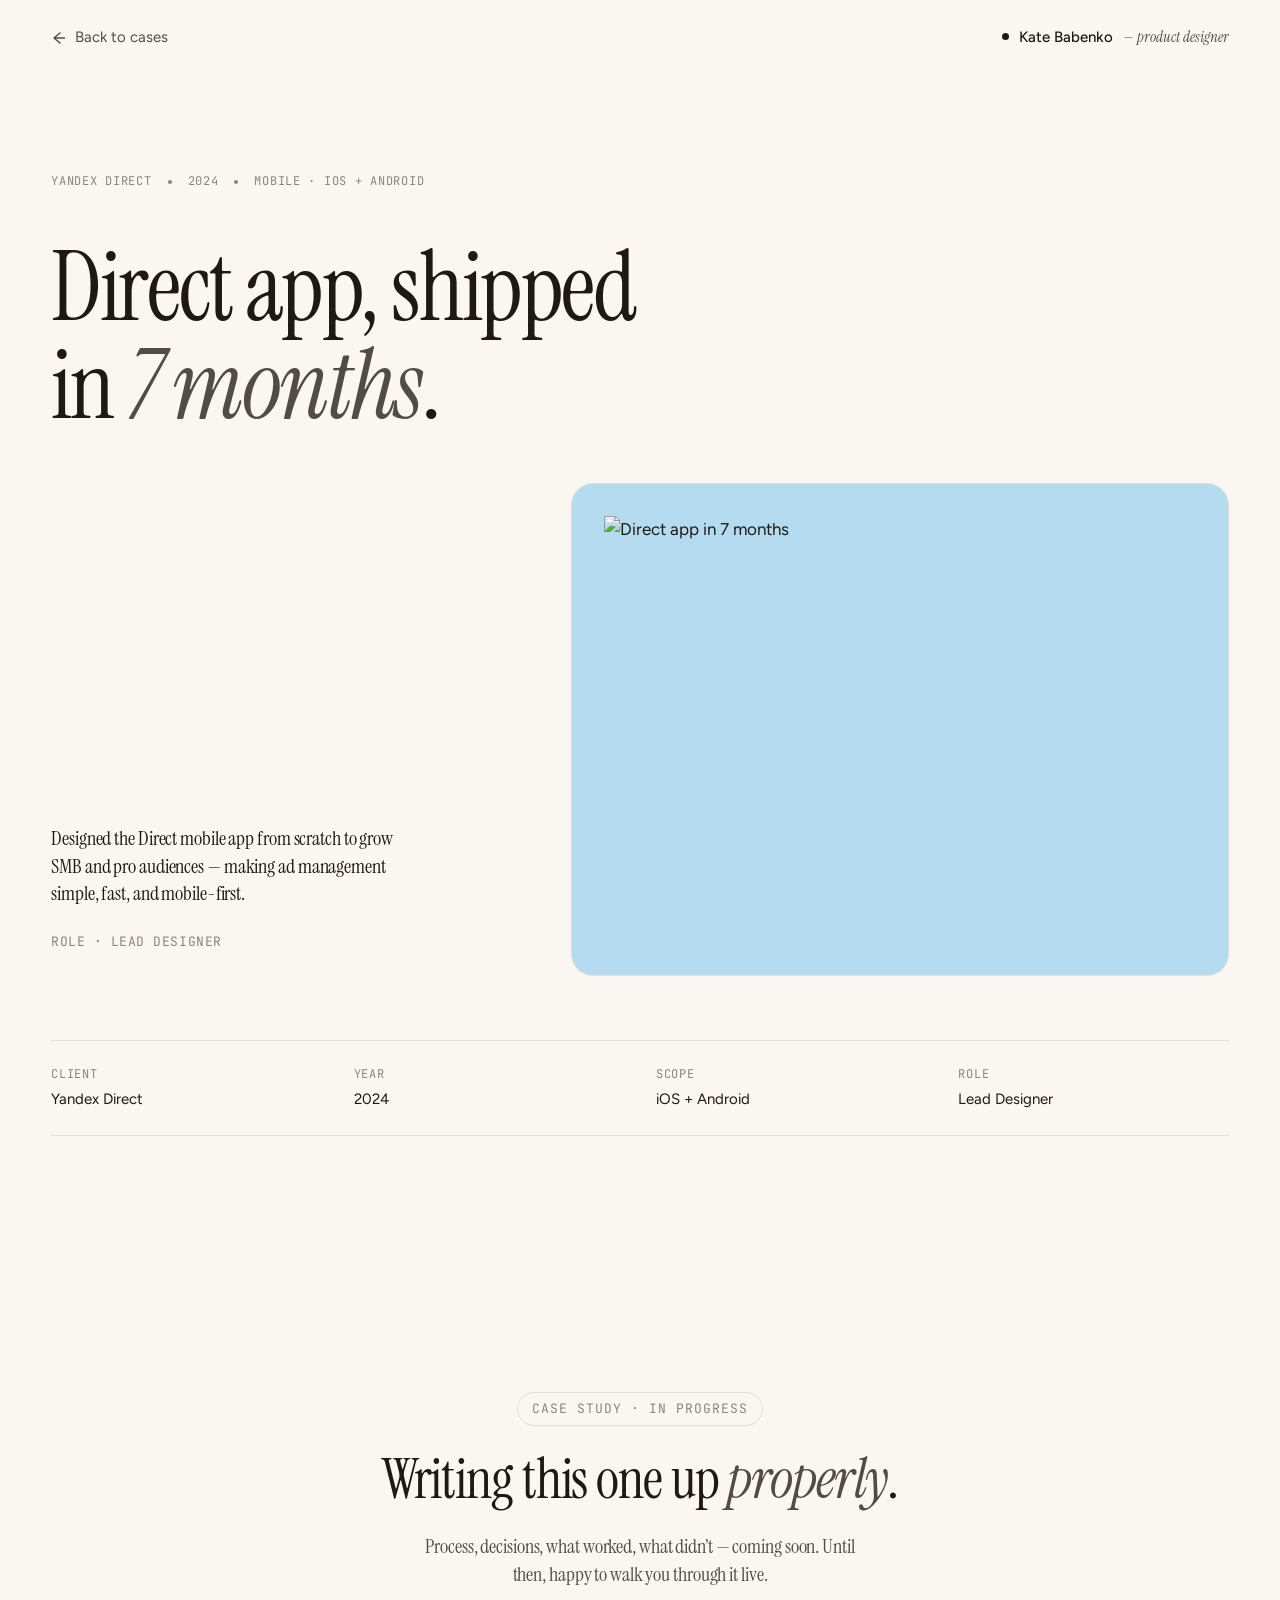
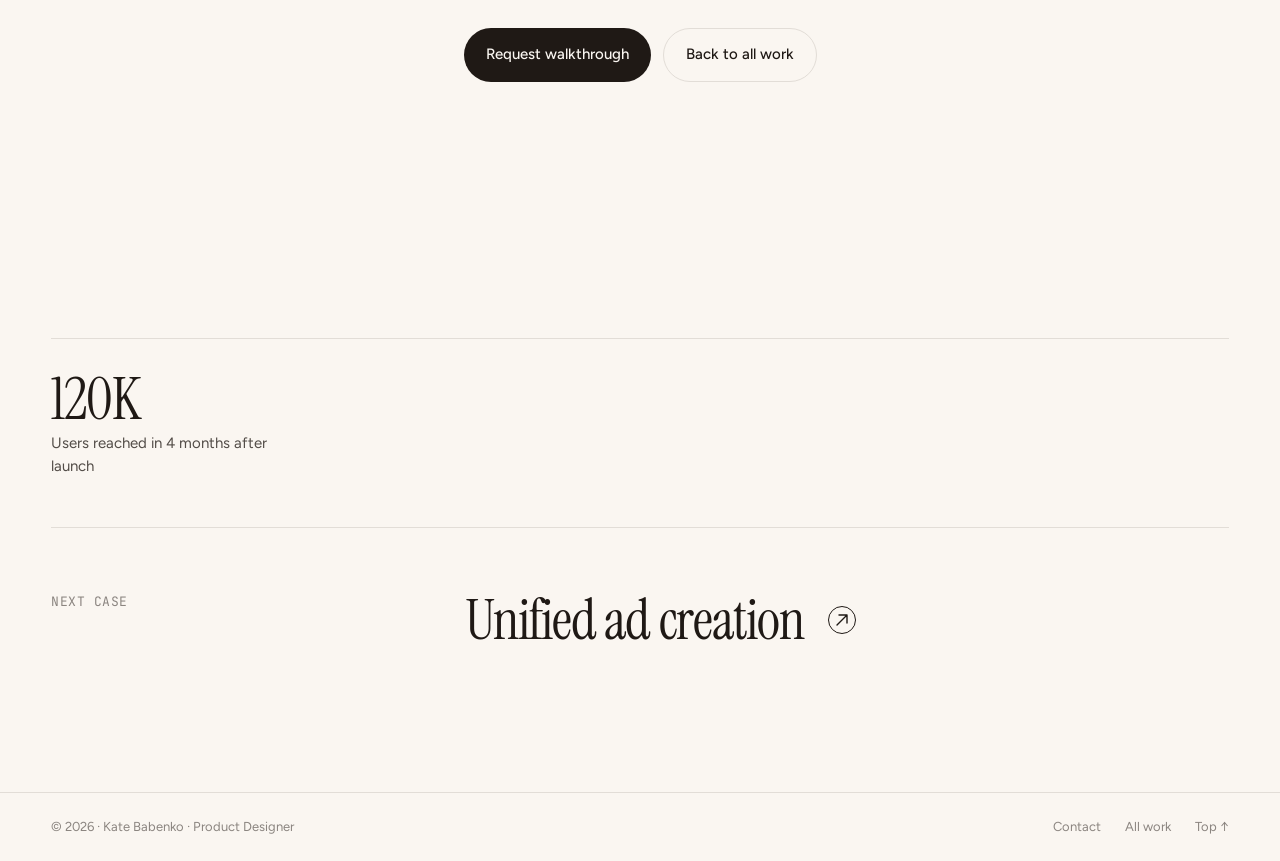
==== cases/yandex-direct-app.html @ 93fd1067 "main site" ====
<!doctype html>
<html lang="en">
<head>
<meta charset="utf-8" />
<meta name="viewport" content="width=device-width, initial-scale=1" />
<title>Direct app in 7 months — Kate Babenko</title>
<link rel="stylesheet" href="case.css" />
</head>
<body>

<header class="nav" id="nav">
  <div class="wrap">
    <a class="back-link" href="../Portfolio.html#work">
      <svg width="14" height="14" viewBox="0 0 14 14" fill="none" aria-hidden="true">
        <path d="M9 2 L3 7 L9 12 M3 7 H14" stroke="currentColor" stroke-width="1.5" stroke-linecap="round" stroke-linejoin="round"/>
      </svg>
      Back to cases
    </a>
    <a class="brand" href="../Portfolio.html">
      <span class="dot" aria-hidden="true"></span>
      <b>Kate Babenko</b>
      <span class="role">— product designer</span>
    </a>
  </div>
</header>

<main>

<section class="case-hero">
  <div class="wrap">
    <div class="meta-row t-mono">
      <span>Yandex Direct</span>
      <span class="pip" aria-hidden="true"></span>
      <span>2024</span>
      <span class="pip" aria-hidden="true"></span>
      <span>Mobile · iOS + Android</span>
    </div>

    <h1 class="t-display">
      Direct app, shipped<br/>in <em>7 months</em>.
    </h1>

    <div class="hero-grid">
      <div class="intro">
        <p class="t-lead measure">
          Designed the Direct mobile app from scratch to grow SMB and pro audiences — making ad management simple, fast, and mobile-first.
        </p>
        <p class="t-caption">Role · Lead Designer</p>
      </div>

      <div class="key-visual tinted sky" role="img" aria-label="Direct app in 7 months cover">
        <img class="contain" src="../assets/direct-app.png" alt="Direct app in 7 months" />
      </div>
    </div>

    <div class="case-facts">
      <div class="fact"><span class="k">Client</span><span class="v">Yandex Direct</span></div>
      <div class="fact"><span class="k">Year</span><span class="v">2024</span></div>
      <div class="fact"><span class="k">Scope</span><span class="v">iOS + Android</span></div>
      <div class="fact"><span class="k">Role</span><span class="v">Lead Designer</span></div>
    </div>
  </div>
</section>

<section class="section">
  <div class="wrap">
    <div class="stub">
      <div class="badge">Case study · in progress</div>
      <h2 class="t-h1">Writing this one up <em>properly</em>.</h2>
      <p class="t-lead measure" style="text-align:center;">
        Process, decisions, what worked, what didn’t — coming soon. Until then, happy to walk you through it live.
      </p>
      <div class="actions">
        <a class="btn" href="mailto:kate.babenko@mail.com">Request walkthrough</a>
        <a class="btn ghost" href="../Portfolio.html#work">Back to all work</a>
      </div>
    </div>
  </div>
</section>

<section class="section tight">
  <div class="wrap">
    <div class="results">
      <div class="result">
        <div class="num">120K</div>
        <div class="lbl">Users reached in 4 months after launch</div>
      </div>
    </div>
  </div>
</section>

<section class="section tight">
  <div class="wrap">
    <div class="next-nav">
      <div class="label t-caption">Next case</div>
      <a href="yandex-business.html" class="to">
        <span>Unified ad creation</span>
        <span class="arrow">
          <svg width="14" height="14" viewBox="0 0 14 14" fill="none" aria-hidden="true">
            <path d="M2 12 L12 2 M4 2 H12 V10" stroke="currentColor" stroke-width="1.4" stroke-linecap="round" stroke-linejoin="round"/>
          </svg>
        </span>
      </a>
    </div>
  </div>
</section>

</main>

<footer class="ft">
  <div class="wrap">
    <div>© 2026 · Kate Babenko · Product Designer</div>
    <div style="display:flex; gap:24px;">
      <a href="../Portfolio.html#contact">Contact</a>
      <a href="../Portfolio.html#work">All work</a>
      <a href="#nav">Top ↑</a>
    </div>
  </div>
</footer>

<script>
  const nav = document.getElementById('nav');
  const onScroll = () => nav.classList.toggle('scrolled', window.scrollY > 6);
  document.addEventListener('scroll', onScroll, { passive: true });
</script>

</body>
</html>
---- cases/case.css ----
/* =========================================================================
   CASE PAGE — DESIGN SYSTEM
   8pt spacing · Editorial type scale · Reusable components
   Designed to read as a continuous extension of Portfolio.html
   ========================================================================= */

@import url("https://fonts.googleapis.com/css2?family=Instrument+Serif:ital@0;1&family=Figtree:wght@300;400;500;600&family=JetBrains+Mono:wght@400;500&display=swap");

/* ---------- TOKENS ---------- */
:root {
  /* spacing — 8pt scale */
  --s-1: 8px;
  --s-2: 16px;
  --s-3: 24px;
  --s-4: 32px;
  --s-5: 48px;
  --s-6: 64px;
  --s-7: 96px;
  --s-8: 128px;
  --s-9: 160px;
  --s-10: 192px;

  /* type scale */
  --t-display: clamp(3rem, 7.5vw, 6.5rem);   /* hero */
  --t-h1:      clamp(2.25rem, 4.4vw, 3.5rem); /* section title */
  --t-h2:      clamp(1.5rem, 2.4vw, 2rem);    /* subhead */
  --t-lead:    clamp(1.1875rem, 1.6vw, 1.5rem); /* lead paragraph */
  --t-body:    1.0625rem;                      /* 17 */
  --t-small:   0.9375rem;                      /* 15 */
  --t-caption: 0.8125rem;                      /* 13 */
  --t-mono:    0.75rem;                        /* 12 */

  /* typography families — match portfolio */
  --font-display: "Instrument Serif", Georgia, serif;
  --font-sans:    "Figtree", ui-sans-serif, system-ui, sans-serif;
  --font-mono:    "JetBrains Mono", ui-monospace, monospace;

  /* colors — match portfolio */
  --bg:      oklch(0.975 0.008 75);
  --bg-elev: oklch(0.985 0.006 75);
  --ink:     oklch(0.22 0.012 60);
  --ink-2:   oklch(0.42 0.012 60);
  --ink-3:   oklch(0.62 0.010 60);
  --rule:    oklch(0.90 0.010 75);

  /* case-tint accents (mirror portfolio palette) */
  --sage:  oklch(0.86 0.055 145);
  --sky:   oklch(0.87 0.050 230);
  --sand:  oklch(0.90 0.045 80);
  --blush: oklch(0.88 0.045 30);
  --lilac: oklch(0.88 0.050 305);

  /* layout */
  --max:        1320px;
  --gutter:     clamp(20px, 4vw, 56px);
  --col-gap:    var(--s-4);
  --content:    900px;       /* readable measure */
  --radius:     14px;
  --radius-lg:  22px;
}

/* ---------- RESET ---------- */
*, *::before, *::after { box-sizing: border-box; }
html, body { margin: 0; padding: 0; }
img { display: block; max-width: 100%; }
button { font: inherit; }
a { color: inherit; text-decoration: none; }
::selection { background: var(--sage); color: var(--ink); }

html {
  /* native, smooth cross-page transition where supported */
  view-transition-name: root;
}

body {
  font-family: var(--font-sans);
  background: var(--bg);
  color: var(--ink);
  font-size: var(--t-body);
  line-height: 1.55;
  -webkit-font-smoothing: antialiased;
  text-rendering: optimizeLegibility;
}

/* ---------- LAYOUT PRIMITIVES ---------- */
.wrap {
  max-width: var(--max);
  margin: 0 auto;
  padding: 0 var(--gutter);
}
.measure { max-width: var(--content); }

/* 12-col grid container for editorial layouts */
.grid {
  display: grid;
  grid-template-columns: repeat(12, 1fr);
  column-gap: var(--col-gap);
  row-gap: var(--s-4);
}
.col-span-3  { grid-column: span 3; }
.col-span-4  { grid-column: span 4; }
.col-span-5  { grid-column: span 5; }
.col-span-6  { grid-column: span 6; }
.col-span-7  { grid-column: span 7; }
.col-span-8  { grid-column: span 8; }
.col-span-9  { grid-column: span 9; }
.col-span-12 { grid-column: span 12; }
.col-start-2 { grid-column-start: 2; }
.col-start-3 { grid-column-start: 3; }
.col-start-4 { grid-column-start: 4; }
.col-start-5 { grid-column-start: 5; }
.col-start-6 { grid-column-start: 6; }

/* ---------- TYPE COMPONENTS ---------- */
.t-display, .case-hero h1 {
  font-family: var(--font-display);
  font-weight: 400;
  font-size: var(--t-display);
  line-height: 1.02;
  letter-spacing: -0.025em;
  margin: 0;
}
.t-display em { font-style: italic; color: var(--ink-2); font-weight: 300; }
.t-display .em { font-style: italic; color: var(--ink-2); font-weight: 300; }

.t-h1, h1.t-h1 {
  font-family: var(--font-display);
  font-weight: 400;
  font-size: var(--t-h1);
  line-height: 1.05;
  letter-spacing: -0.02em;
  margin: 0;
}
.t-h1 em { font-style: italic; color: var(--ink-2); font-weight: 300; }

.t-h2, h2.t-h2, h3.t-h2 {
  font-family: var(--font-display);
  font-weight: 400;
  font-size: var(--t-h2);
  line-height: 1.15;
  letter-spacing: -0.015em;
  margin: 0;
}
.t-h2 em { font-style: italic; color: var(--ink-2); }

.t-lead {
  font-family: var(--font-display);
  font-size: var(--t-lead);
  line-height: 1.35;
  letter-spacing: -0.005em;
  color: var(--ink);
  margin: 0;
}
.t-lead em { font-style: italic; color: var(--ink-2); }

.t-body, p.t-body {
  font-size: var(--t-body);
  line-height: 1.6;
  color: var(--ink-2);
  margin: 0;
  text-wrap: pretty;
}
.t-body b { color: var(--ink); font-weight: 500; }

.t-small {
  font-size: var(--t-small);
  line-height: 1.55;
  color: var(--ink-2);
  margin: 0;
}

.t-caption {
  font-family: var(--font-mono);
  font-size: var(--t-caption);
  letter-spacing: 0.04em;
  text-transform: uppercase;
  color: var(--ink-3);
  margin: 0;
}

.t-mono {
  font-family: var(--font-mono);
  font-size: var(--t-mono);
  letter-spacing: 0.06em;
  text-transform: uppercase;
  color: var(--ink-3);
}

/* ---------- HEADER ---------- */
header.nav {
  position: sticky;
  top: 0;
  z-index: 40;
  background: color-mix(in oklch, var(--bg) 85%, transparent);
  backdrop-filter: saturate(135%) blur(10px);
  -webkit-backdrop-filter: saturate(135%) blur(10px);
  border-bottom: 1px solid transparent;
  transition: border-color .25s;
}
header.nav.scrolled { border-color: var(--rule); }
header.nav .wrap {
  display: flex;
  align-items: center;
  justify-content: space-between;
  padding: 18px var(--gutter);
  gap: var(--s-3);
}
.brand {
  display: inline-flex;
  align-items: baseline;
  gap: 10px;
  font-size: var(--t-small);
}
.brand .dot {
  width: 7px; height: 7px; border-radius: 50%;
  background: var(--ink); transform: translateY(-2px);
  display: inline-block;
}
.brand b { font-weight: 500; }
.brand .role {
  font-family: var(--font-display);
  font-style: italic;
  color: var(--ink-2);
  font-weight: 300;
}
.back-link {
  display: inline-flex;
  align-items: center;
  gap: 10px;
  color: var(--ink-2);
  font-size: var(--t-small);
  padding: 8px 0;
  transition: color .2s, gap .25s;
}
.back-link:hover { color: var(--ink); gap: 14px; }
.back-link svg { transition: transform .25s; }
.back-link:hover svg { transform: translateX(-3px); }

/* ---------- CASE HERO ---------- */
.case-hero {
  padding-top: var(--s-7);
  padding-bottom: var(--s-6);
}
.case-hero .meta-row {
  display: flex;
  align-items: center;
  gap: var(--s-2);
  color: var(--ink-3);
  margin-bottom: var(--s-5);
  flex-wrap: wrap;
}
.case-hero .pip {
  width: 4px; height: 4px; border-radius: 50%;
  background: var(--ink-3); display: inline-block;
}
.case-hero h1 {
  margin: 0 0 var(--s-5);
  max-width: 16ch;
}
.case-hero .hero-grid {
  display: grid;
  grid-template-columns: minmax(0, 1fr) minmax(0, 1.35fr);
  gap: var(--col-gap);
  align-items: end;
}
.case-hero .intro {
  display: flex; flex-direction: column;
  gap: var(--s-3);
  padding-bottom: var(--s-3);
}
.case-hero .intro p { max-width: 38ch; }
.case-hero .key-visual {
  position: relative;
  aspect-ratio: 4 / 3;
  border-radius: var(--radius-lg);
  background: var(--bg-elev);
  border: 1px solid var(--rule);
  overflow: hidden;
  view-transition-name: case-cover;
}
.case-hero .key-visual.tinted.lilac { background: var(--lilac); }
.case-hero .key-visual.tinted.sage  { background: var(--sage); }
.case-hero .key-visual.tinted.sky   { background: var(--sky); }
.case-hero .key-visual.tinted.sand  { background: var(--sand); }
.case-hero .key-visual.tinted.blush { background: var(--blush); }
.case-hero .key-visual img {
  position: absolute; inset: 0;
  width: 100%; height: 100%;
  object-fit: cover;
}
.case-hero .key-visual img.contain {
  object-fit: contain;
  padding: var(--s-4);
}

/* fact strip under hero */
.case-facts {
  display: grid;
  grid-template-columns: repeat(4, 1fr);
  gap: var(--s-2) var(--s-4);
  margin-top: var(--s-6);
  padding: var(--s-3) 0;
  border-top: 1px solid var(--rule);
  border-bottom: 1px solid var(--rule);
}
.case-facts .fact { display: flex; flex-direction: column; gap: 4px; }
.case-facts .fact .k { font-family: var(--font-mono); font-size: var(--t-mono); letter-spacing: 0.06em; text-transform: uppercase; color: var(--ink-3); }
.case-facts .fact .v { font-size: var(--t-small); color: var(--ink); }

/* ---------- SECTION CONTAINER ---------- */
section.section {
  padding: var(--s-7) 0;
}
section.section.tight { padding: var(--s-5) 0; }
section.section + section.section { padding-top: 0; }

.section-head {
  display: grid;
  grid-template-columns: minmax(0, 1fr) minmax(0, 2fr);
  gap: var(--col-gap);
  margin-bottom: var(--s-5);
  align-items: baseline;
}
.section-head .label { color: var(--ink-3); }
.section-head .title em { font-style: italic; color: var(--ink-2); }

/* simple two-column text block for context/problem */
.text-block {
  display: grid;
  grid-template-columns: minmax(0, 1fr) minmax(0, 2fr);
  gap: var(--col-gap);
  align-items: start;
}
.text-block .body { display: flex; flex-direction: column; gap: var(--s-3); }
.text-block ul { margin: 0; padding: 0 0 0 1.1em; color: var(--ink-2); }
.text-block ul li { margin: 0 0 6px; }

/* pull quote */
.pull {
  font-family: var(--font-display);
  font-size: clamp(1.75rem, 3.6vw, 2.75rem);
  line-height: 1.15;
  letter-spacing: -0.015em;
  color: var(--ink);
  max-width: 22ch;
  margin: 0;
}
.pull em { font-style: italic; color: var(--ink-2); }

/* ---------- IMAGE BLOCKS (reusable) ---------- */
.figure {
  display: flex;
  flex-direction: column;
  gap: var(--s-2);
}
.figure .frame {
  position: relative;
  border-radius: var(--radius);
  overflow: hidden;
  background: var(--bg-elev);
  border: 1px solid var(--rule);
  aspect-ratio: var(--ratio, 16 / 10);
}
.figure .frame.tinted.lilac { background: var(--lilac); border-color: transparent; }
.figure .frame.tinted.sage  { background: var(--sage);  border-color: transparent; }
.figure .frame.tinted.sky   { background: var(--sky);   border-color: transparent; }
.figure .frame.tinted.sand  { background: var(--sand);  border-color: transparent; }
.figure .frame.tinted.blush { background: var(--blush); border-color: transparent; }
.figure .frame > img,
.figure .frame > .ph {
  position: absolute; inset: 0;
}
.figure .frame > img {
  width: 100%; height: 100%;
  object-fit: cover;
}
.figure .frame > img.contain {
  object-fit: contain; padding: var(--s-3);
}
.figure .frame > .ph {
  display: grid; place-items: center;
  font-family: var(--font-mono);
  font-size: var(--t-caption);
  letter-spacing: 0.06em;
  color: color-mix(in srgb, var(--ink) 65%, transparent);
  text-transform: uppercase;
  background:
    repeating-linear-gradient(135deg, transparent 0 10px, color-mix(in srgb, var(--ink) 5%, transparent) 10px 11px);
}
.figure .caption {
  display: flex;
  justify-content: space-between;
  gap: var(--s-2);
  font-size: var(--t-caption);
  color: var(--ink-3);
}
.figure .caption .num {
  font-family: var(--font-mono);
  letter-spacing: 0.06em;
  text-transform: uppercase;
}
.figure .caption .desc { font-family: var(--font-sans); text-transform: none; letter-spacing: 0; }

/* aspect ratio helpers */
.ratio-21x9  { --ratio: 21 / 9; }
.ratio-16x9  { --ratio: 16 / 9; }
.ratio-16x10 { --ratio: 16 / 10; }
.ratio-4x3   { --ratio: 4 / 3; }
.ratio-1x1   { --ratio: 1 / 1; }
.ratio-3x4   { --ratio: 3 / 4; }
.ratio-9x16  { --ratio: 9 / 16; }

/* full-bleed visual */
.bleed {
  margin-left: calc(50% - 50vw);
  margin-right: calc(50% - 50vw);
  padding-left: var(--gutter);
  padding-right: var(--gutter);
}

/* ---------- PROCESS STEPS ---------- */
.steps { display: flex; flex-direction: column; gap: var(--s-7); }
.step {
  display: grid;
  grid-template-columns: minmax(0, 1fr) minmax(0, 2fr);
  gap: var(--col-gap);
  align-items: start;
}
.step .step-meta {
  position: sticky;
  top: 92px;
  display: flex; flex-direction: column;
  gap: var(--s-2);
}
.step .step-num {
  font-family: var(--font-mono);
  font-size: var(--t-mono);
  letter-spacing: 0.08em;
  text-transform: uppercase;
  color: var(--ink-3);
}
.step .step-title {
  font-family: var(--font-display);
  font-size: var(--t-h2);
  line-height: 1.15;
  letter-spacing: -0.015em;
  margin: 0;
}
.step .step-blurb {
  color: var(--ink-2);
  font-size: var(--t-small);
  max-width: 30ch;
}
.step .step-visuals {
  display: grid;
  grid-template-columns: repeat(12, 1fr);
  gap: var(--col-gap);
  row-gap: var(--s-3);
}
.step .step-visuals > .figure { grid-column: span 12; }
.step .step-visuals > .figure.half { grid-column: span 6; }
.step .step-visuals > .figure.third { grid-column: span 4; }

/* ---------- RESULTS ---------- */
.results {
  display: grid;
  grid-template-columns: repeat(4, 1fr);
  gap: var(--col-gap);
  border-top: 1px solid var(--rule);
  padding-top: var(--s-4);
}
.results .result {
  display: flex; flex-direction: column;
  gap: 4px;
  padding-right: var(--s-3);
}
.results .result .num {
  font-family: var(--font-display);
  font-size: clamp(2.5rem, 4.5vw, 3.75rem);
  line-height: 1;
  letter-spacing: -0.02em;
  color: var(--ink);
}
.results .result .num em { font-style: italic; color: var(--ink-2); font-weight: 300; }
.results .result .lbl { font-size: var(--t-small); color: var(--ink-2); max-width: 22ch; }

/* ---------- REFLECTION ---------- */
.insights {
  display: grid;
  grid-template-columns: repeat(3, 1fr);
  gap: var(--col-gap);
}
.insight { display: flex; flex-direction: column; gap: var(--s-2); }
.insight .num { font-family: var(--font-mono); font-size: var(--t-mono); letter-spacing: 0.08em; text-transform: uppercase; color: var(--ink-3); }
.insight .body { color: var(--ink-2); font-size: var(--t-small); line-height: 1.6; }
.insight .body b { color: var(--ink); font-weight: 500; }

/* ---------- NEXT NAV ---------- */
.next-nav {
  border-top: 1px solid var(--rule);
  padding: var(--s-6) 0 var(--s-7);
  display: grid;
  grid-template-columns: minmax(0, 1fr) minmax(0, 2fr);
  gap: var(--col-gap);
  align-items: end;
}
.next-nav .label { color: var(--ink-3); align-self: start; }
.next-nav .to {
  display: inline-flex;
  align-items: baseline;
  gap: var(--s-3);
  font-family: var(--font-display);
  font-size: clamp(2rem, 4.4vw, 3.5rem);
  line-height: 1;
  letter-spacing: -0.022em;
  color: var(--ink);
  transition: gap .25s;
}
.next-nav .to:hover { gap: var(--s-4); }
.next-nav .to em { font-style: italic; color: var(--ink-2); font-weight: 300; }
.next-nav .to .arrow {
  width: 28px; height: 28px;
  display: inline-grid; place-items: center;
  border: 1px solid var(--ink); border-radius: 50%;
  align-self: center;
  transition: background .2s, color .2s;
}
.next-nav .to:hover .arrow { background: var(--ink); color: var(--bg); }

/* ---------- FOOTER ---------- */
footer.ft {
  border-top: 1px solid var(--rule);
  padding: var(--s-3) 0;
  font-size: var(--t-caption);
  color: var(--ink-3);
}
footer.ft .wrap {
  display: flex; justify-content: space-between; gap: var(--s-2);
  flex-wrap: wrap;
}
footer.ft a:hover { color: var(--ink); }

/* ---------- COMING-SOON STUB ---------- */
.stub {
  padding: var(--s-7) 0 var(--s-9);
  text-align: center;
  display: flex;
  flex-direction: column;
  align-items: center;
  gap: var(--s-3);
}
.stub .badge {
  font-family: var(--font-mono);
  font-size: var(--t-caption);
  letter-spacing: 0.08em;
  text-transform: uppercase;
  color: var(--ink-3);
  border: 1px solid var(--rule);
  padding: 6px 14px;
  border-radius: 999px;
}
.stub h2 { max-width: 22ch; }
.stub p { color: var(--ink-2); max-width: 50ch; margin: 0; }
.stub .actions {
  display: inline-flex; gap: 12px; flex-wrap: wrap; justify-content: center;
  margin-top: var(--s-2);
}
.btn {
  display: inline-flex; align-items: center; gap: 10px;
  padding: 14px 22px;
  border-radius: 999px;
  font-size: var(--t-small);
  font-weight: 500;
  background: var(--ink);
  color: var(--bg);
  transition: background .2s;
}
.btn:hover { background: color-mix(in srgb, var(--ink) 82%, white); }
.btn.ghost {
  background: transparent;
  color: var(--ink);
  border: 1px solid var(--rule);
}
.btn.ghost:hover { background: var(--bg-elev); }

/* ---------- RESPONSIVE ---------- */
@media (max-width: 960px) {
  .case-hero .hero-grid { grid-template-columns: 1fr; }
  .case-facts { grid-template-columns: repeat(2, 1fr); }
  .section-head, .text-block, .step, .next-nav {
    grid-template-columns: 1fr;
  }
  .step .step-meta { position: static; }
  .results { grid-template-columns: repeat(2, 1fr); }
  .insights { grid-template-columns: 1fr; }
  .step .step-visuals > .figure.half,
  .step .step-visuals > .figure.third { grid-column: span 12; }
  .col-span-3, .col-span-4, .col-span-5, .col-span-6,
  .col-span-7, .col-span-8, .col-span-9 { grid-column: span 12; }
  .col-start-2, .col-start-3, .col-start-4, .col-start-5, .col-start-6 { grid-column-start: 1; }
}

/* ---------- VIEW TRANSITIONS (smooth in/out) ---------- */
@media (prefers-reduced-motion: no-preference) {
  ::view-transition-old(root),
  ::view-transition-new(root) {
    animation-duration: 360ms;
    animation-timing-function: cubic-bezier(.2, .7, .2, 1);
  }
  ::view-transition-old(case-cover),
  ::view-transition-new(case-cover) {
    animation-duration: 460ms;
    animation-timing-function: cubic-bezier(.2, .7, .2, 1);
  }
}
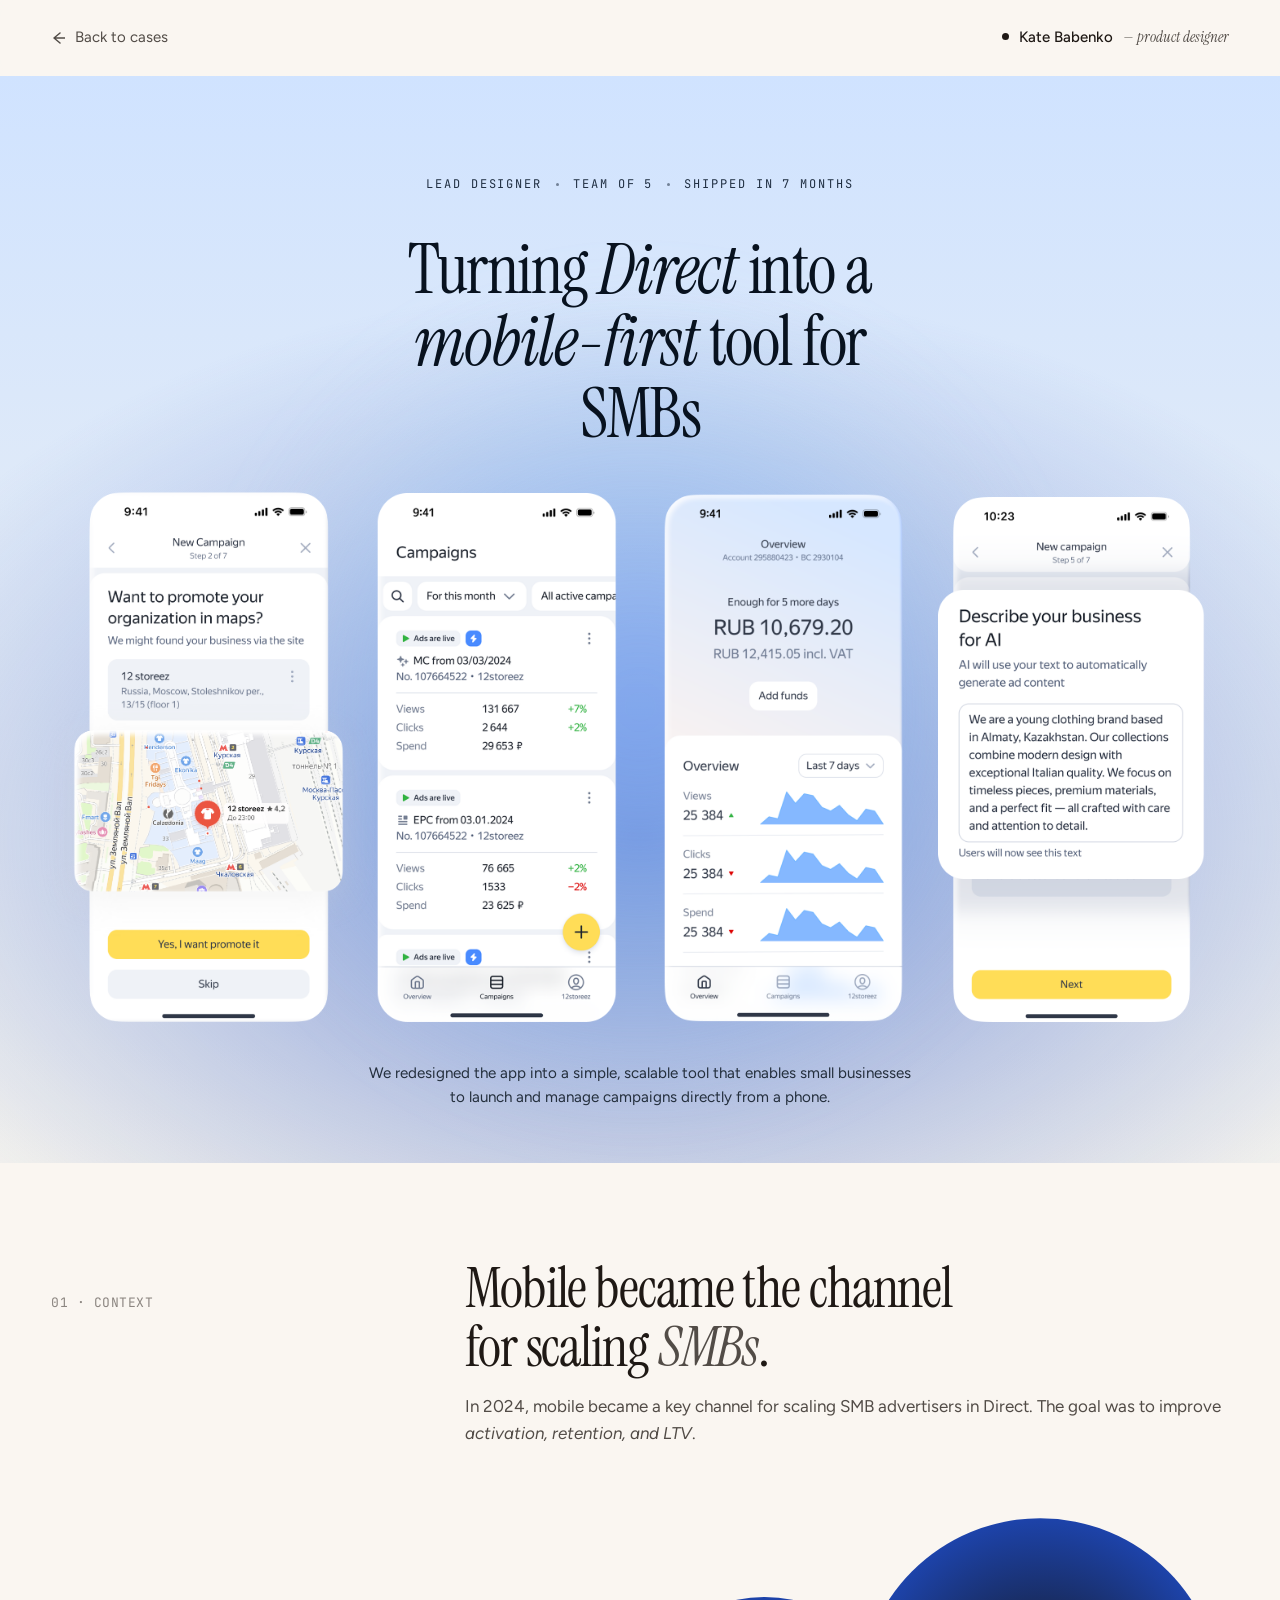
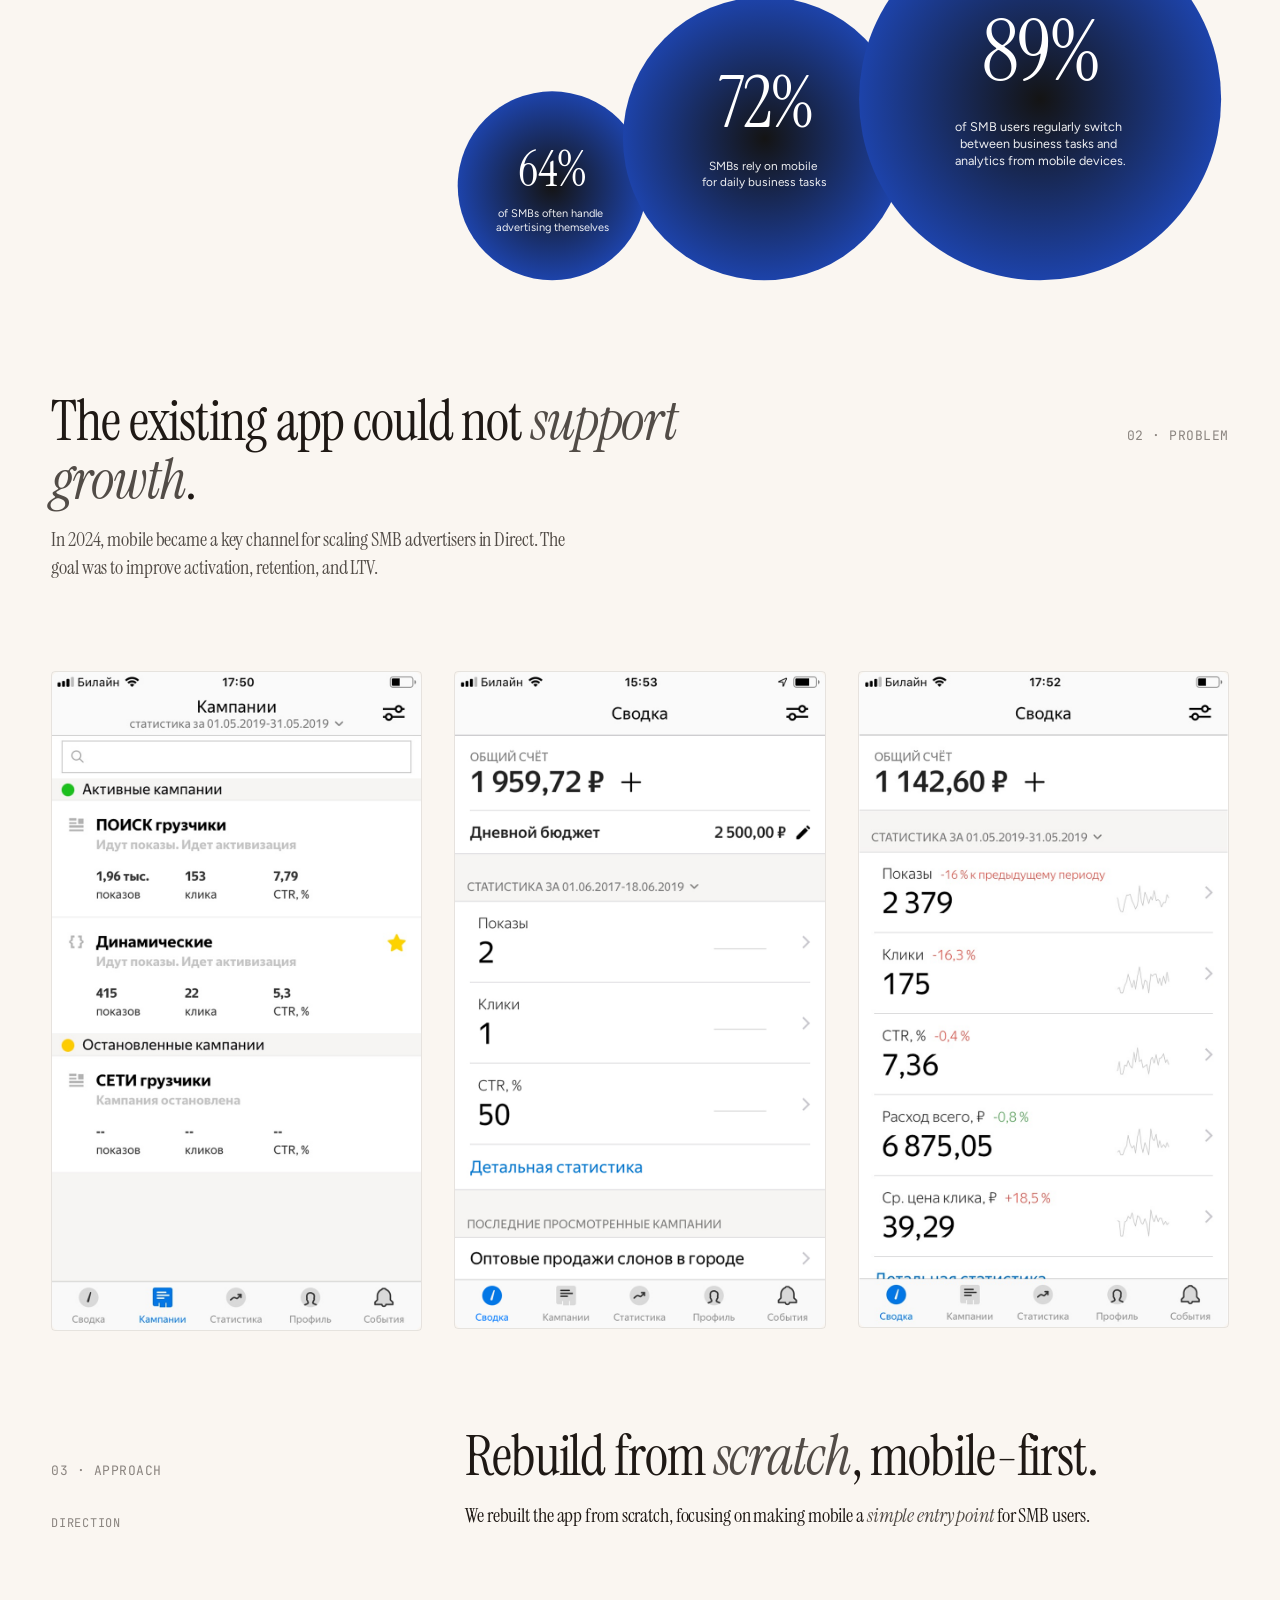
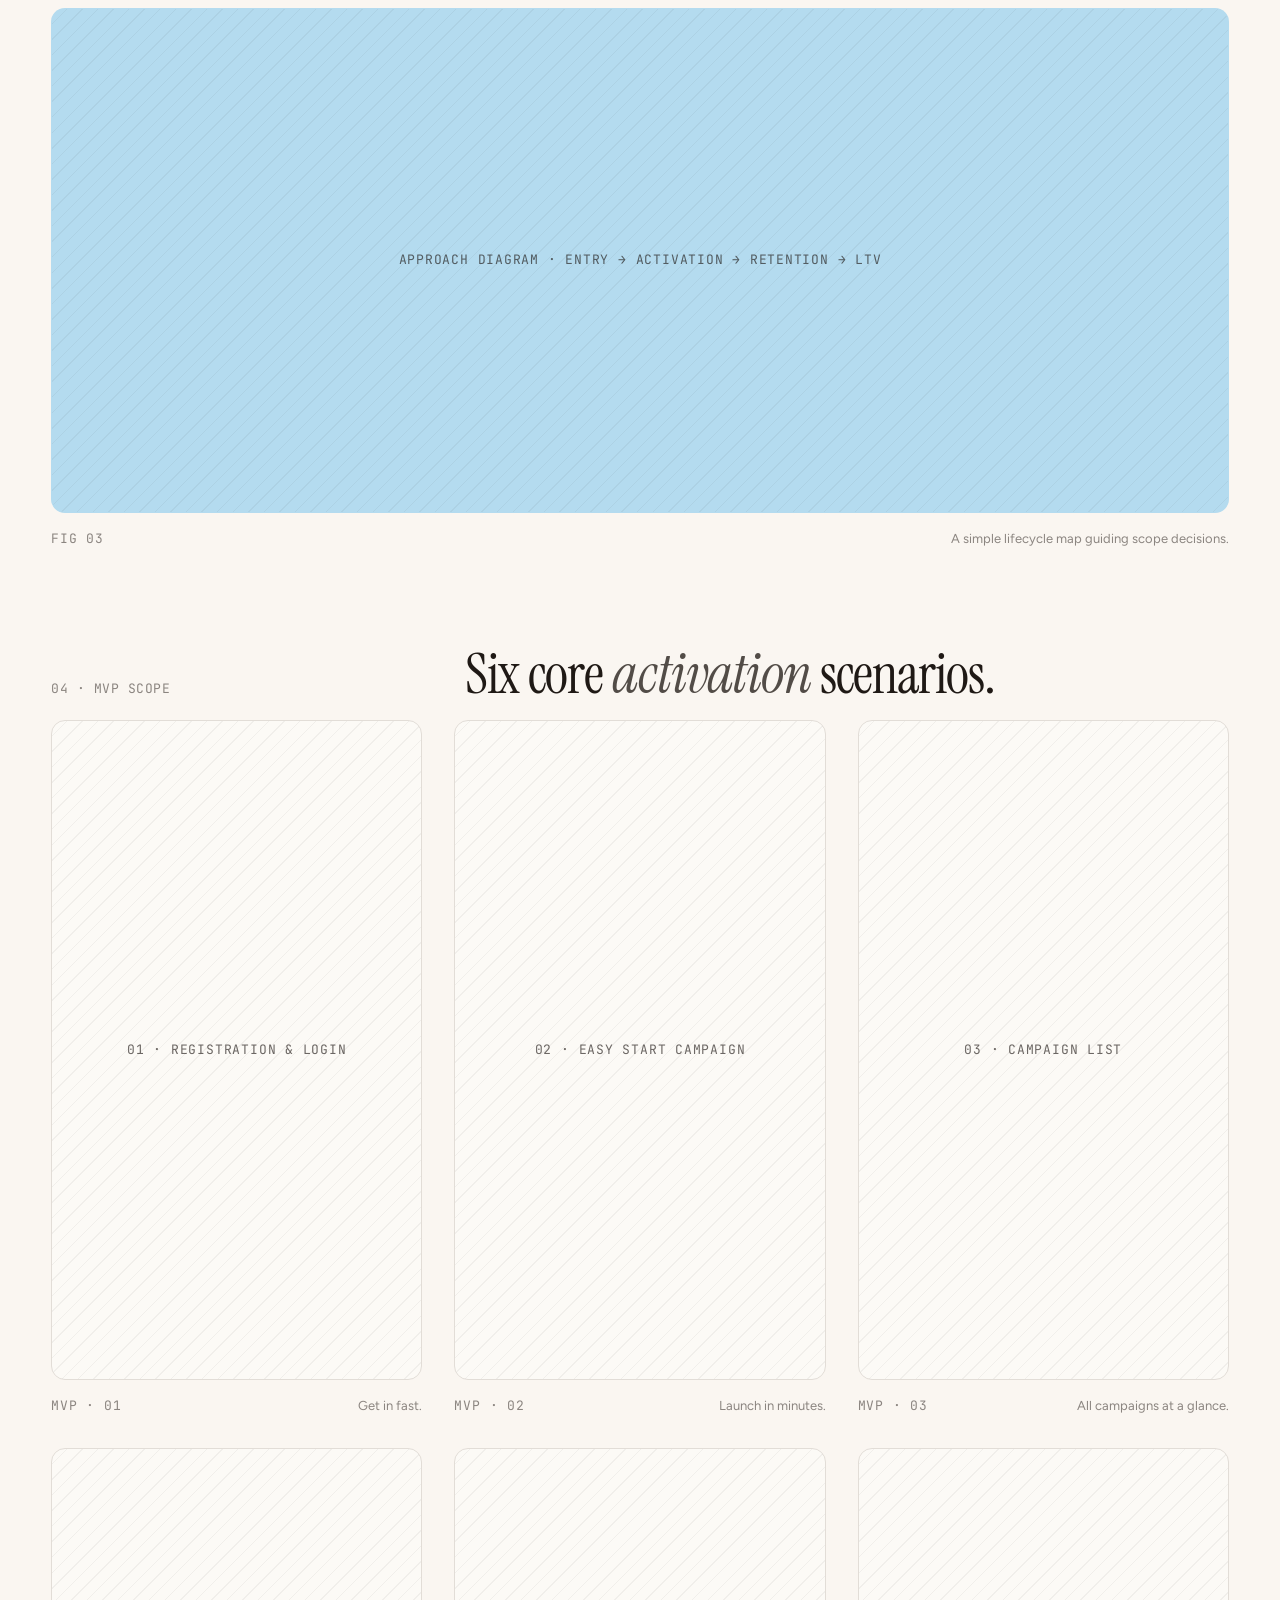
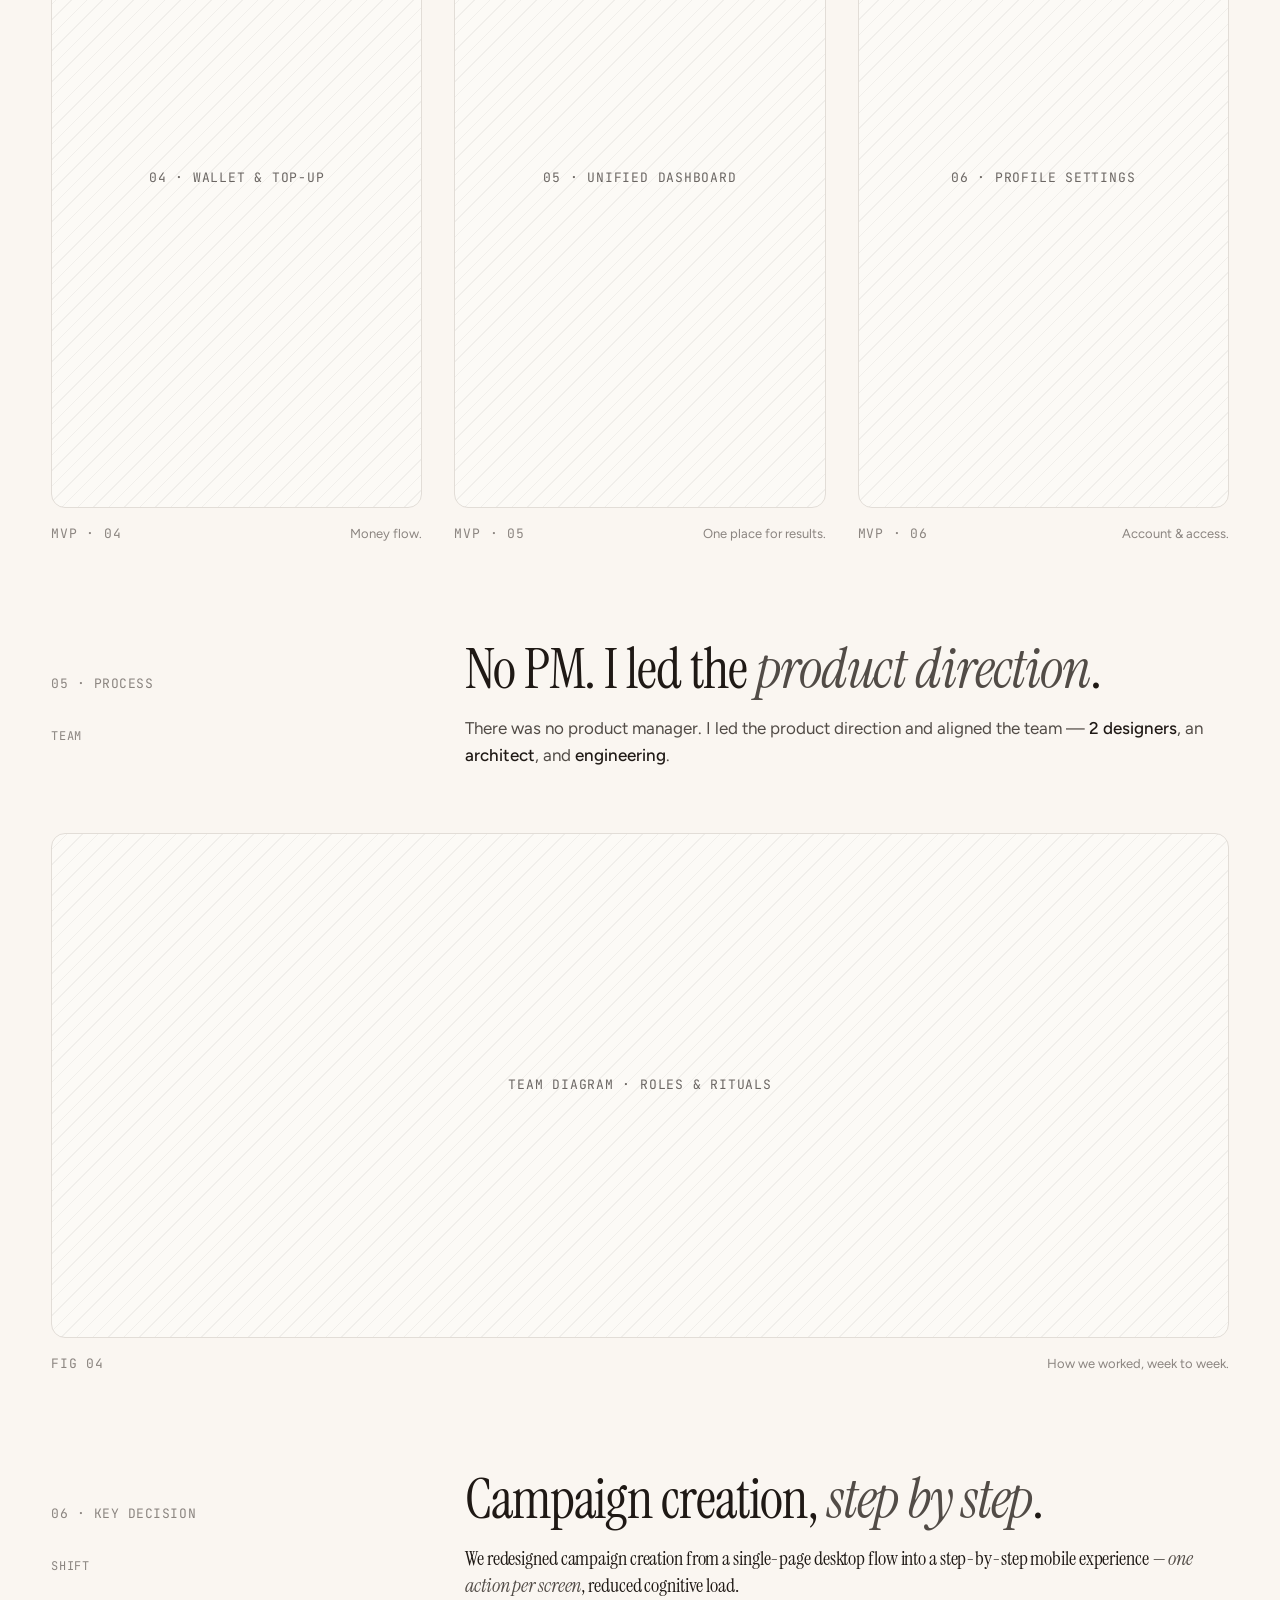
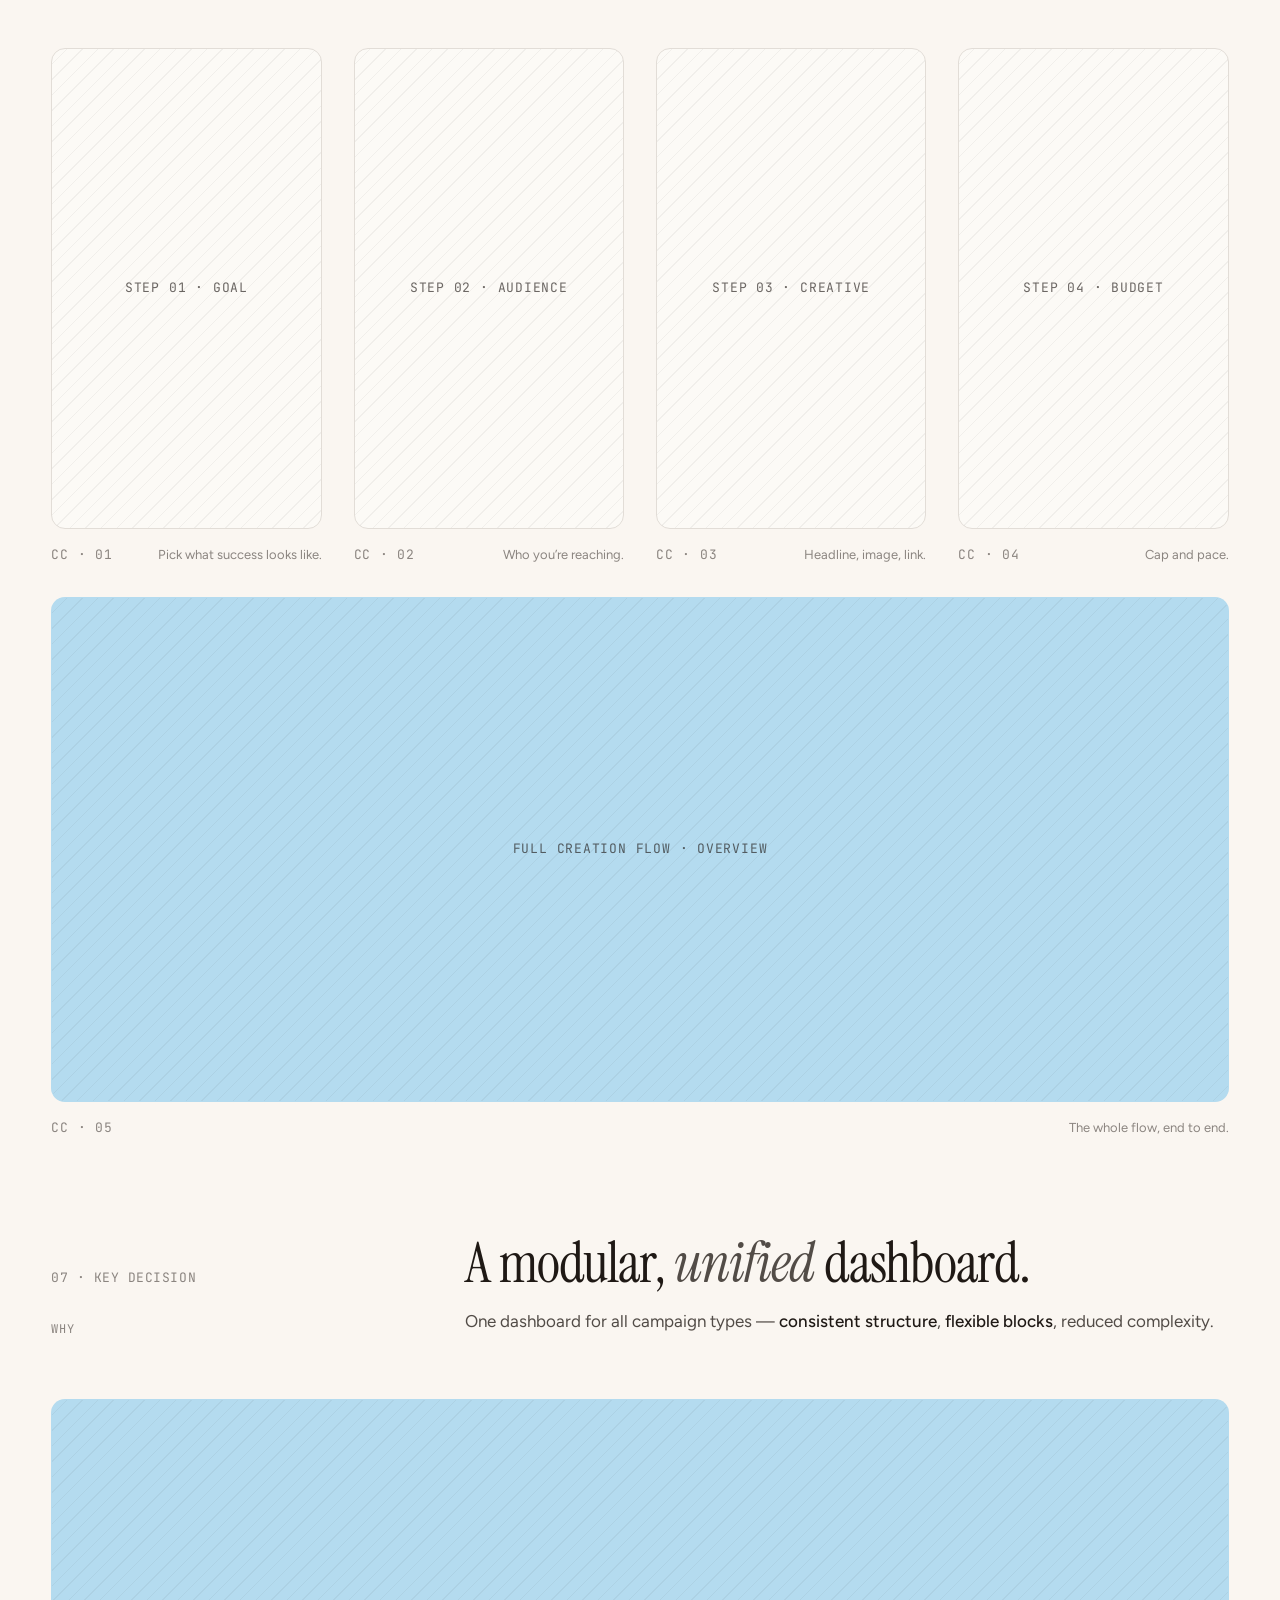
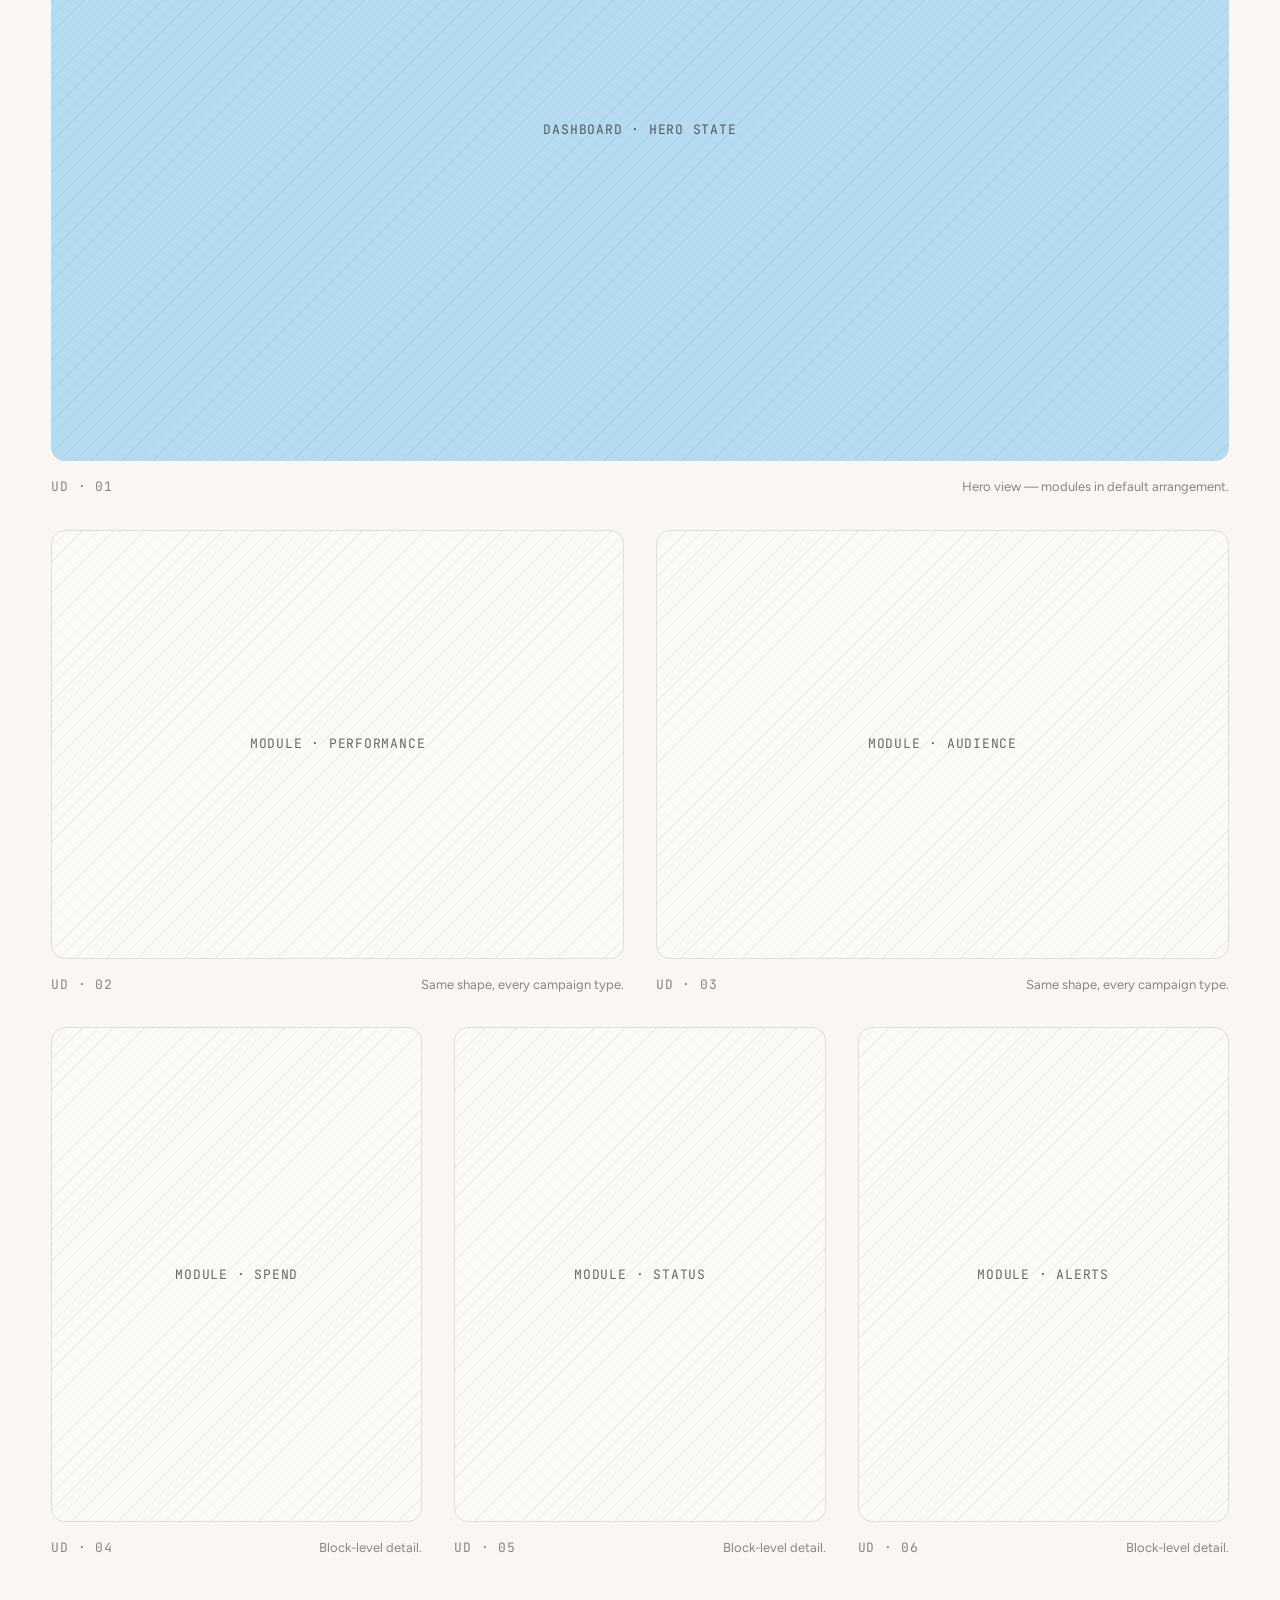
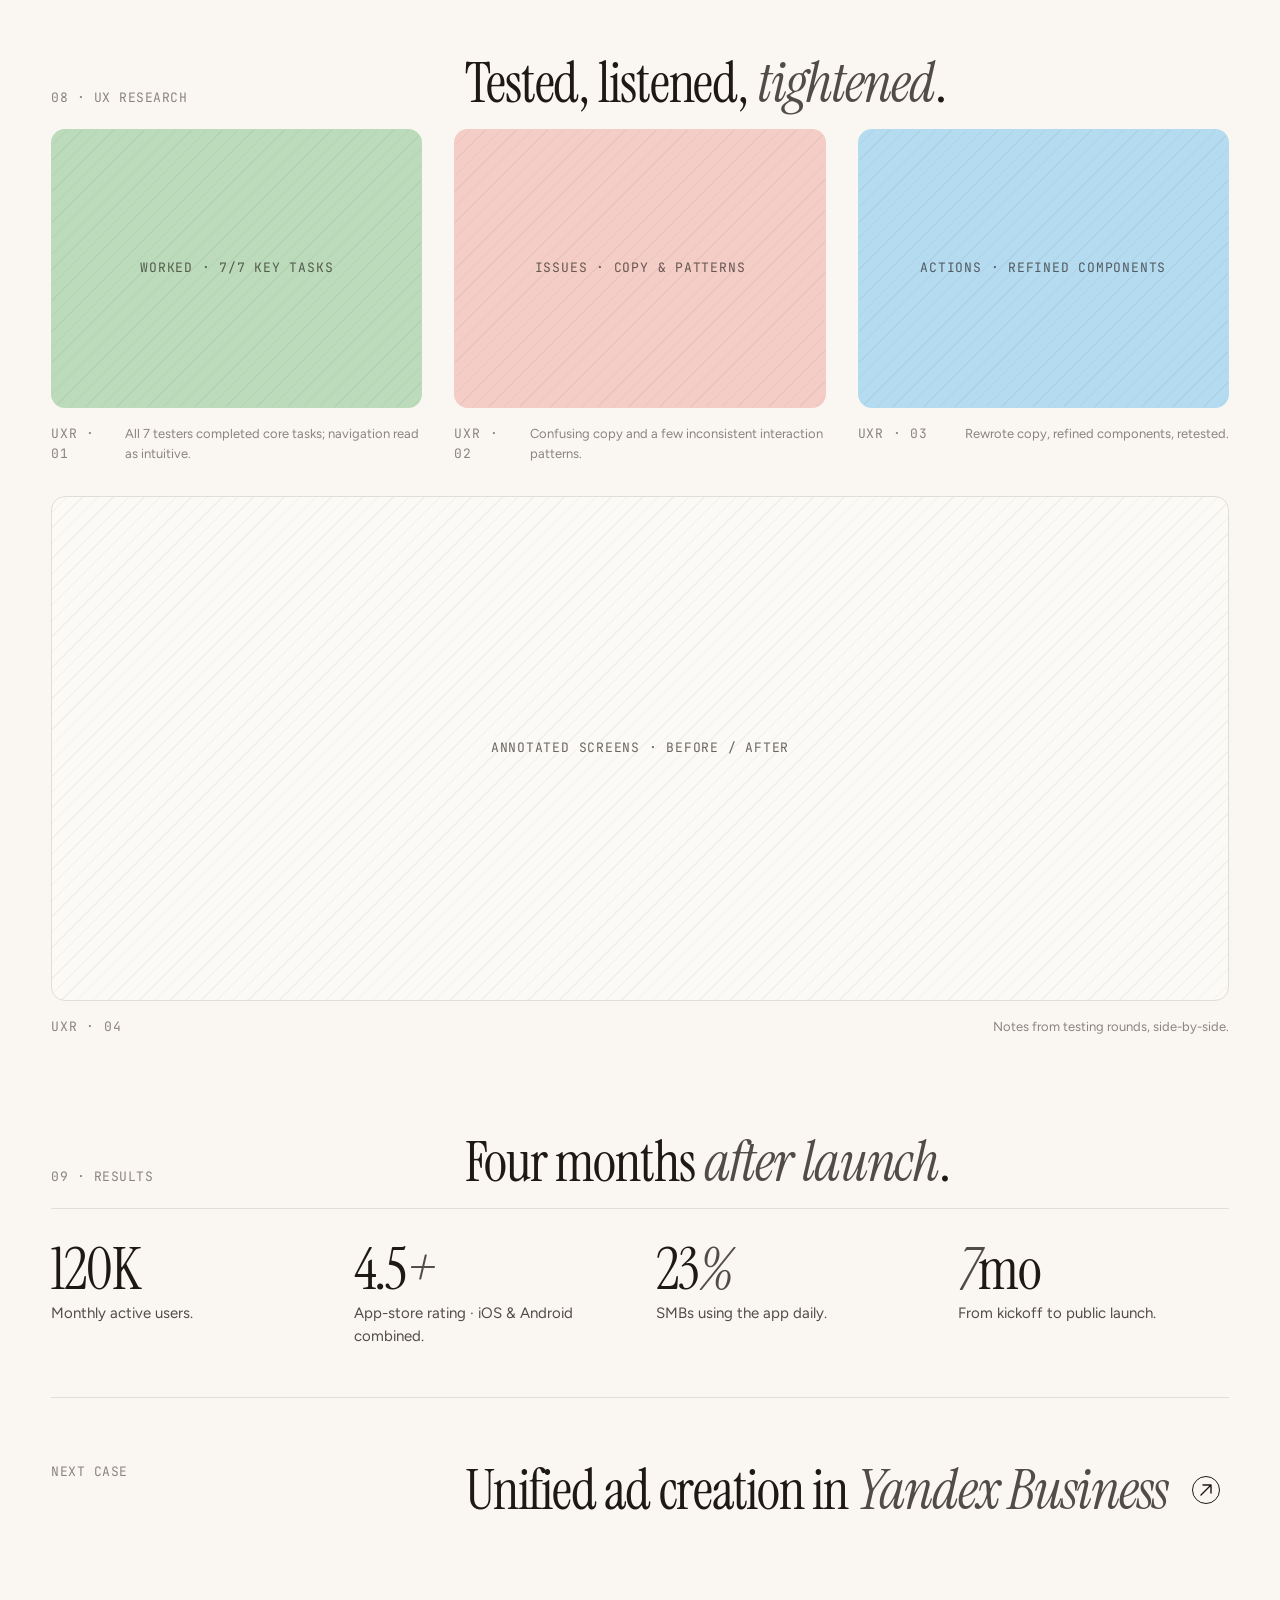
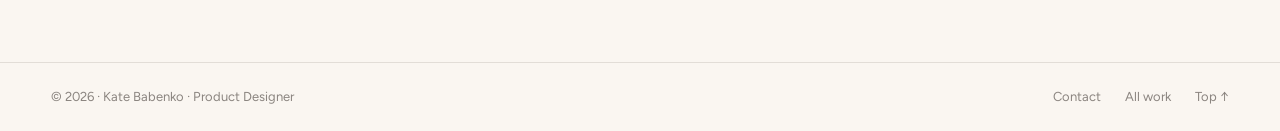
==== commit fe0f3b10: "main site update" ====
--- a/cases/yandex-direct-app.html
+++ b/cases/yandex-direct-app.html
@@ -3,11 +3,13 @@
 <head>
 <meta charset="utf-8" />
 <meta name="viewport" content="width=device-width, initial-scale=1" />
-<title>Direct app in 7 months — Kate Babenko</title>
+<title>Yandex Direct Mobile — Kate Babenko</title>
+<meta name="description" content="Turning Direct into a mobile-first tool for SMBs. Case study by Kate Babenko." />
 <link rel="stylesheet" href="case.css" />
 </head>
 <body>
 
+<!-- ============== HEADER ============== -->
 <header class="nav" id="nav">
   <div class="wrap">
     <a class="back-link" href="../Portfolio.html#work">
@@ -26,75 +28,428 @@
 
 <main>
 
-<section class="case-hero">
-  <div class="wrap">
-    <div class="meta-row t-mono">
-      <span>Yandex Direct</span>
+<!-- ============== EDITORIAL HERO (reusable cover) ============== -->
+<section class="editorial-hero" data-float="on">
+  <div class="eh-blur" aria-hidden="true"></div>
+  <div class="eh-inner">
+
+    <div class="eh-meta">
+      <span>Lead Designer</span>
       <span class="pip" aria-hidden="true"></span>
-      <span>2024</span>
+      <span>Team of 5</span>
       <span class="pip" aria-hidden="true"></span>
-      <span>Mobile · iOS + Android</span>
-    </div>
-
-    <h1 class="t-display">
-      Direct app, shipped<br/>in <em>7 months</em>.
+      <span>Shipped in 7 months</span>
+    </div>
+
+    <h1 class="eh-title">
+      Turning <em>Direct</em> into a<br/>
+      <em>mobile-first</em> tool for SMBs
     </h1>
 
-    <div class="hero-grid">
-      <div class="intro">
-        <p class="t-lead measure">
-          Designed the Direct mobile app from scratch to grow SMB and pro audiences — making ad management simple, fast, and mobile-first.
+    <div class="eh-screens" aria-hidden="true">
+      <div class="eh-phone is-wide"><img src="../assets/direct-app/slide-1.png" alt="Promote organization in maps" /></div>
+      <div class="eh-phone"><img src="../assets/direct-app/slide-2.png" alt="Account overview with balance" /></div>
+      <div class="eh-phone"><img src="../assets/direct-app/slide-3.png" alt="Campaigns list with stats" /></div>
+      <div class="eh-phone"><img src="../assets/direct-app/slide-4.png" alt="Describe your business for AI" /></div>
+    </div>
+    <div class="carousel-dots" data-for=".eh-screens" aria-hidden="true">
+      <span class="dot is-active"></span><span class="dot"></span><span class="dot"></span><span class="dot"></span>
+    </div>
+
+    <p class="eh-desc">
+      We redesigned the app into a simple, scalable tool that enables small businesses to launch and manage campaigns directly from a phone.
+    </p>
+
+  </div>
+</section>
+
+<!-- ============== 1 · CONTEXT ============== -->
+<section class="section">
+  <div class="wrap">
+    <div class="section-head">
+      <div class="label t-caption">01 · Context</div>
+      <h2 class="t-h1 title">Mobile became the channel<br/>for scaling <em>SMBs</em>.</h2>
+    </div>
+
+    <div class="text-block">
+      <div></div>
+      <div class="body">
+        <p class="t-body measure" style="color:var(--ink-2);">
+          In 2024, mobile became a key channel for scaling SMB advertisers in Direct. The goal was to improve <em>activation, retention, and LTV</em>.
         </p>
-        <p class="t-caption">Role · Lead Designer</p>
-      </div>
-
-      <div class="key-visual tinted sky" role="img" aria-label="Direct app in 7 months cover">
-        <img class="contain" src="../assets/direct-app.png" alt="Direct app in 7 months" />
-      </div>
-    </div>
-
-    <div class="case-facts">
-      <div class="fact"><span class="k">Client</span><span class="v">Yandex Direct</span></div>
-      <div class="fact"><span class="k">Year</span><span class="v">2024</span></div>
-      <div class="fact"><span class="k">Scope</span><span class="v">iOS + Android</span></div>
-      <div class="fact"><span class="k">Role</span><span class="v">Lead Designer</span></div>
-    </div>
-  </div>
-</section>
-
-<section class="section">
-  <div class="wrap">
-    <div class="stub">
-      <div class="badge">Case study · in progress</div>
-      <h2 class="t-h1">Writing this one up <em>properly</em>.</h2>
-      <p class="t-lead measure" style="text-align:center;">
-        Process, decisions, what worked, what didn’t — coming soon. Until then, happy to walk you through it live.
-      </p>
-      <div class="actions">
-        <a class="btn" href="mailto:kate.babenko@mail.com">Request walkthrough</a>
-        <a class="btn ghost" href="../Portfolio.html#work">Back to all work</a>
-      </div>
-    </div>
-  </div>
-</section>
-
+      </div>
+    </div>
+
+    <div class="stat-spheres" aria-label="Mobile usage among SMBs">
+      <svg class="spheres-svg spheres-desktop" viewBox="0 0 1100 540" preserveAspectRatio="xMaxYMax meet" xmlns="http://www.w3.org/2000/svg" aria-hidden="true" style="width: 879px; height: 425px">
+        <defs>
+          <radialGradient id="sphereGrad" cx="50%" cy="50%" r="50%" fx="50%" fy="50%">
+            <stop offset="0%" stop-color="#141414"/>
+            <stop offset="100%" stop-color="#1D43AA"/>
+          </radialGradient>
+        </defs>
+        <!-- baselines aligned to bottom; circles touch -->
+        <circle cx="240" cy="400" r="120" fill="url(#sphereGrad)"/>
+        <circle cx="510" cy="340" r="180" fill="url(#sphereGrad)"/>
+        <circle cx="860" cy="290" r="230" fill="url(#sphereGrad)"/>
+
+        <!-- numbers (Instrument Serif) -->
+        <text x="240" y="400" text-anchor="middle" fill="#fff"
+              font-family="Instrument Serif, serif" font-size="64" letter-spacing="-1">64%</text>
+        <text x="510" y="325" text-anchor="middle" fill="#fff"
+              font-family="Instrument Serif, serif" font-size="92" letter-spacing="-1.5">72%</text>
+        <text x="860" y="265" text-anchor="middle" fill="#fff"
+              font-family="Instrument Serif, serif" font-size="108" letter-spacing="-2">89%</text>
+
+        <!-- captions -->
+        <text x="240" y="440" text-anchor="middle" fill="rgba(255,255,255,0.92)"
+              font-family="Figtree, system-ui, sans-serif" font-size="14">
+          <tspan x="240" dy="0">of SMBs often handle</tspan>
+          <tspan x="240" dy="18">advertising themselves</tspan>
+        </text>
+        <text x="510" y="380" text-anchor="middle" fill="rgba(255,255,255,0.92)"
+              font-family="Figtree, system-ui, sans-serif" font-size="15">
+          <tspan x="510" dy="0">SMBs rely on mobile</tspan>
+          <tspan x="510" dy="20">for daily business tasks</tspan>
+        </text>
+        <text x="860" y="330" text-anchor="middle" fill="rgba(255,255,255,0.92)"
+              font-family="Figtree, system-ui, sans-serif" font-size="16">
+          <tspan x="860" dy="0">of SMB users regularly switch</tspan>
+          <tspan x="860" dy="22">between business tasks and</tspan>
+          <tspan x="860" dy="22">analytics from mobile devices.</tspan>
+        </text>
+      </svg>
+
+      <svg class="spheres-svg spheres-mobile" viewBox="0 0 600 640" preserveAspectRatio="xMidYMid meet" xmlns="http://www.w3.org/2000/svg" aria-hidden="true">
+        <!-- 89% top-center (large) -->
+        <circle cx="290" cy="240" r="230" fill="url(#sphereGrad)"/>
+        <!-- 64% bottom-left (small) -->
+        <circle cx="170" cy="490" r="140" fill="url(#sphereGrad)"/>
+        <!-- 72% bottom-right (medium) -->
+        <circle cx="430" cy="470" r="170" fill="url(#sphereGrad)"/>
+
+        <!-- 89% -->
+        <text x="290" y="225" text-anchor="middle" fill="#fff"
+              font-family="Instrument Serif, serif" font-size="78" letter-spacing="-1.5">89%</text>
+        <text x="290" y="270" text-anchor="middle" fill="rgba(255,255,255,0.92)"
+              font-family="Figtree, system-ui, sans-serif" font-size="16">
+          <tspan x="290" dy="0">of SMB users regularly</tspan>
+          <tspan x="290" dy="20">switch between business</tspan>
+          <tspan x="290" dy="20">tasks and analytics from</tspan>
+          <tspan x="290" dy="20">mobile devices.</tspan>
+        </text>
+
+        <!-- 64% -->
+        <text x="170" y="478" text-anchor="middle" fill="#fff"
+              font-family="Instrument Serif, serif" font-size="56" letter-spacing="-1">64%</text>
+        <text x="170" y="510" text-anchor="middle" fill="rgba(255,255,255,0.92)"
+              font-family="Figtree, system-ui, sans-serif" font-size="13">
+          <tspan x="170" dy="0">of SMBs handle</tspan>
+          <tspan x="170" dy="16">advertising</tspan>
+          <tspan x="170" dy="16">themselves</tspan>
+        </text>
+
+        <!-- 72% -->
+        <text x="430" y="455" text-anchor="middle" fill="#fff"
+              font-family="Instrument Serif, serif" font-size="68" letter-spacing="-1.2">72%</text>
+        <text x="430" y="495" text-anchor="middle" fill="rgba(255,255,255,0.92)"
+              font-family="Figtree, system-ui, sans-serif" font-size="14">
+          <tspan x="430" dy="0">SMBs rely on mobile</tspan>
+          <tspan x="430" dy="18">for daily business tasks</tspan>
+        </text>
+      </svg>
+    </div>
+  </div>
+</section>
+
+<!-- ============== 2 · PROBLEM ============== -->
+<section class="section">
+  <div class="wrap">
+    <div class="section-head section-head--reverse">
+      <h2 class="t-h1 title">The existing app could not <em>support growth</em>.</h2>
+      <div class="label t-caption">02 · Problem</div>
+    </div>
+
+    <p class="t-lead measure" style="color:var(--ink-2); max-width:60ch;">
+      In 2024, mobile became a key channel for scaling SMB advertisers in Direct. The goal was to improve activation, retention, and LTV.
+    </p>
+
+    <div class="old-screens">
+      <div class="old-phone"><img src="../assets/direct-app/old-1.png" alt="Old · Campaigns" /></div>
+      <div class="old-phone"><img src="../assets/direct-app/old-2.png" alt="Old · Summary" /></div>
+      <div class="old-phone"><img src="../assets/direct-app/old-3.png" alt="Old · Stats" /></div>
+    </div>
+    <div class="carousel-dots" data-for=".old-screens" aria-hidden="true">
+      <span class="dot is-active"></span><span class="dot"></span><span class="dot"></span>
+    </div>
+  </div>
+</section>
+
+<!-- ============== 3 · APPROACH ============== -->
+<section class="section">
+  <div class="wrap">
+    <div class="section-head">
+      <div class="label t-caption">03 · Approach</div>
+      <h2 class="t-h1 title">Rebuild from <em>scratch</em>, mobile-first.</h2>
+    </div>
+
+    <div class="text-block">
+      <p class="t-mono">Direction</p>
+      <div class="body">
+        <p class="t-lead measure" style="color:var(--ink);">
+          We rebuilt the app from scratch, focusing on making mobile a <em>simple entry point</em> for SMB users.
+        </p>
+      </div>
+    </div>
+
+    <div class="grid" style="margin-top: var(--s-6);">
+      <div class="figure col-span-12">
+        <div class="frame ratio-21x9 tinted sky">
+          <span class="ph">Approach diagram · entry → activation → retention → LTV</span>
+        </div>
+        <div class="caption">
+          <span class="num">FIG 03</span>
+          <span class="desc">A simple lifecycle map guiding scope decisions.</span>
+        </div>
+      </div>
+    </div>
+  </div>
+</section>
+
+<!-- ============== 4 · MVP SCOPE ============== -->
+<section class="section">
+  <div class="wrap">
+    <div class="section-head">
+      <div class="label t-caption">04 · MVP scope</div>
+      <h2 class="t-h1 title">Six core <em>activation</em> scenarios.</h2>
+    </div>
+
+    <div class="grid">
+      <div class="figure col-span-4">
+        <div class="frame ratio-9x16"><span class="ph">01 · Registration &amp; login</span></div>
+        <div class="caption"><span class="num">MVP · 01</span><span class="desc">Get in fast.</span></div>
+      </div>
+      <div class="figure col-span-4">
+        <div class="frame ratio-9x16"><span class="ph">02 · Easy Start campaign</span></div>
+        <div class="caption"><span class="num">MVP · 02</span><span class="desc">Launch in minutes.</span></div>
+      </div>
+      <div class="figure col-span-4">
+        <div class="frame ratio-9x16"><span class="ph">03 · Campaign list</span></div>
+        <div class="caption"><span class="num">MVP · 03</span><span class="desc">All campaigns at a glance.</span></div>
+      </div>
+      <div class="figure col-span-4">
+        <div class="frame ratio-9x16"><span class="ph">04 · Wallet &amp; top-up</span></div>
+        <div class="caption"><span class="num">MVP · 04</span><span class="desc">Money flow.</span></div>
+      </div>
+      <div class="figure col-span-4">
+        <div class="frame ratio-9x16"><span class="ph">05 · Unified dashboard</span></div>
+        <div class="caption"><span class="num">MVP · 05</span><span class="desc">One place for results.</span></div>
+      </div>
+      <div class="figure col-span-4">
+        <div class="frame ratio-9x16"><span class="ph">06 · Profile settings</span></div>
+        <div class="caption"><span class="num">MVP · 06</span><span class="desc">Account &amp; access.</span></div>
+      </div>
+    </div>
+  </div>
+</section>
+
+<!-- ============== 5 · PROCESS ============== -->
+<section class="section">
+  <div class="wrap">
+    <div class="section-head">
+      <div class="label t-caption">05 · Process</div>
+      <h2 class="t-h1 title">No PM. I led the <em>product direction</em>.</h2>
+    </div>
+
+    <div class="text-block">
+      <p class="t-mono">Team</p>
+      <div class="body">
+        <p class="t-body measure">
+          There was no product manager. I led the product direction and aligned the team — <b>2 designers</b>, an <b>architect</b>, and <b>engineering</b>.
+        </p>
+      </div>
+    </div>
+
+    <div class="grid" style="margin-top: var(--s-6);">
+      <div class="figure col-span-12">
+        <div class="frame ratio-21x9">
+          <span class="ph">Team diagram · roles &amp; rituals</span>
+        </div>
+        <div class="caption">
+          <span class="num">FIG 04</span>
+          <span class="desc">How we worked, week to week.</span>
+        </div>
+      </div>
+    </div>
+  </div>
+</section>
+
+<!-- ============== 6 · KEY DECISION — CAMPAIGN CREATION ============== -->
+<section class="section">
+  <div class="wrap">
+    <div class="section-head">
+      <div class="label t-caption">06 · Key decision</div>
+      <h2 class="t-h1 title">Campaign creation, <em>step by step</em>.</h2>
+    </div>
+
+    <div class="text-block" style="margin-bottom: var(--s-5);">
+      <p class="t-mono">Shift</p>
+      <div class="body">
+        <p class="t-lead measure" style="color:var(--ink);">
+          We redesigned campaign creation from a single-page desktop flow into a step-by-step mobile experience — <em>one action per screen</em>, reduced cognitive load.
+        </p>
+      </div>
+    </div>
+
+    <!-- horizontal step progression -->
+    <div class="grid">
+      <div class="figure col-span-3">
+        <div class="frame ratio-9x16"><span class="ph">Step 01 · Goal</span></div>
+        <div class="caption"><span class="num">CC · 01</span><span class="desc">Pick what success looks like.</span></div>
+      </div>
+      <div class="figure col-span-3">
+        <div class="frame ratio-9x16"><span class="ph">Step 02 · Audience</span></div>
+        <div class="caption"><span class="num">CC · 02</span><span class="desc">Who you’re reaching.</span></div>
+      </div>
+      <div class="figure col-span-3">
+        <div class="frame ratio-9x16"><span class="ph">Step 03 · Creative</span></div>
+        <div class="caption"><span class="num">CC · 03</span><span class="desc">Headline, image, link.</span></div>
+      </div>
+      <div class="figure col-span-3">
+        <div class="frame ratio-9x16"><span class="ph">Step 04 · Budget</span></div>
+        <div class="caption"><span class="num">CC · 04</span><span class="desc">Cap and pace.</span></div>
+      </div>
+    </div>
+
+    <div class="grid" style="margin-top: var(--s-4);">
+      <div class="figure col-span-12">
+        <div class="frame ratio-21x9 tinted sky"><span class="ph">Full creation flow · overview</span></div>
+        <div class="caption"><span class="num">CC · 05</span><span class="desc">The whole flow, end to end.</span></div>
+      </div>
+    </div>
+  </div>
+</section>
+
+<!-- ============== 7 · KEY DECISION — UNIFIED DASHBOARD ============== -->
+<section class="section">
+  <div class="wrap">
+    <div class="section-head">
+      <div class="label t-caption">07 · Key decision</div>
+      <h2 class="t-h1 title">A modular, <em>unified</em> dashboard.</h2>
+    </div>
+
+    <div class="text-block" style="margin-bottom: var(--s-5);">
+      <p class="t-mono">Why</p>
+      <div class="body">
+        <p class="t-body measure">
+          One dashboard for all campaign types — <b>consistent structure</b>, <b>flexible blocks</b>, reduced complexity.
+        </p>
+      </div>
+    </div>
+
+    <div class="grid">
+      <div class="figure col-span-12">
+        <div class="frame ratio-16x9 tinted sky"><span class="ph">Dashboard · hero state</span></div>
+        <div class="caption"><span class="num">UD · 01</span><span class="desc">Hero view — modules in default arrangement.</span></div>
+      </div>
+      <div class="figure col-span-6">
+        <div class="frame ratio-4x3"><span class="ph">Module · Performance</span></div>
+        <div class="caption"><span class="num">UD · 02</span><span class="desc">Same shape, every campaign type.</span></div>
+      </div>
+      <div class="figure col-span-6">
+        <div class="frame ratio-4x3"><span class="ph">Module · Audience</span></div>
+        <div class="caption"><span class="num">UD · 03</span><span class="desc">Same shape, every campaign type.</span></div>
+      </div>
+      <div class="figure col-span-4">
+        <div class="frame ratio-3x4"><span class="ph">Module · Spend</span></div>
+        <div class="caption"><span class="num">UD · 04</span><span class="desc">Block-level detail.</span></div>
+      </div>
+      <div class="figure col-span-4">
+        <div class="frame ratio-3x4"><span class="ph">Module · Status</span></div>
+        <div class="caption"><span class="num">UD · 05</span><span class="desc">Block-level detail.</span></div>
+      </div>
+      <div class="figure col-span-4">
+        <div class="frame ratio-3x4"><span class="ph">Module · Alerts</span></div>
+        <div class="caption"><span class="num">UD · 06</span><span class="desc">Block-level detail.</span></div>
+      </div>
+    </div>
+  </div>
+</section>
+
+<!-- ============== 8 · UX RESEARCH ============== -->
+<section class="section">
+  <div class="wrap">
+    <div class="section-head">
+      <div class="label t-caption">08 · UX research</div>
+      <h2 class="t-h1 title">Tested, listened, <em>tightened</em>.</h2>
+    </div>
+
+    <div class="grid">
+      <div class="figure col-span-4">
+        <div class="frame ratio-4x3 tinted sage">
+          <span class="ph">Worked · 7/7 key tasks</span>
+        </div>
+        <div class="caption"><span class="num">UXR · 01</span><span class="desc">All 7 testers completed core tasks; navigation read as intuitive.</span></div>
+      </div>
+      <div class="figure col-span-4">
+        <div class="frame ratio-4x3 tinted blush">
+          <span class="ph">Issues · copy &amp; patterns</span>
+        </div>
+        <div class="caption"><span class="num">UXR · 02</span><span class="desc">Confusing copy and a few inconsistent interaction patterns.</span></div>
+      </div>
+      <div class="figure col-span-4">
+        <div class="frame ratio-4x3 tinted sky">
+          <span class="ph">Actions · refined components</span>
+        </div>
+        <div class="caption"><span class="num">UXR · 03</span><span class="desc">Rewrote copy, refined components, retested.</span></div>
+      </div>
+    </div>
+
+    <div class="grid" style="margin-top: var(--s-4);">
+      <div class="figure col-span-12">
+        <div class="frame ratio-21x9"><span class="ph">Annotated screens · before / after</span></div>
+        <div class="caption"><span class="num">UXR · 04</span><span class="desc">Notes from testing rounds, side-by-side.</span></div>
+      </div>
+    </div>
+  </div>
+</section>
+
+<!-- ============== 9 · RESULTS (typography-first) ============== -->
 <section class="section tight">
   <div class="wrap">
+    <div class="section-head">
+      <div class="label t-caption">09 · Results</div>
+      <h2 class="t-h1 title">Four months <em>after launch</em>.</h2>
+    </div>
+
     <div class="results">
       <div class="result">
         <div class="num">120K</div>
-        <div class="lbl">Users reached in 4 months after launch</div>
-      </div>
-    </div>
-  </div>
-</section>
-
+        <div class="lbl">Monthly active users.</div>
+      </div>
+      <div class="result">
+        <div class="num">4.5<em>+</em></div>
+        <div class="lbl">App-store rating · iOS &amp; Android combined.</div>
+      </div>
+      <div class="result">
+        <div class="num">23<em>%</em></div>
+        <div class="lbl">SMBs using the app daily.</div>
+      </div>
+      <div class="result">
+        <div class="num"><em>7</em>mo</div>
+        <div class="lbl">From kickoff to public launch.</div>
+      </div>
+    </div>
+  </div>
+</section>
+
+<!-- ============== NEXT NAV ============== -->
 <section class="section tight">
   <div class="wrap">
     <div class="next-nav">
       <div class="label t-caption">Next case</div>
       <a href="yandex-business.html" class="to">
-        <span>Unified ad creation</span>
+        <span>Unified ad creation in <em>Yandex Business</em></span>
         <span class="arrow">
           <svg width="14" height="14" viewBox="0 0 14 14" fill="none" aria-hidden="true">
             <path d="M2 12 L12 2 M4 2 H12 V10" stroke="currentColor" stroke-width="1.4" stroke-linecap="round" stroke-linejoin="round"/>
@@ -107,6 +462,7 @@
 
 </main>
 
+<!-- ============== FOOTER ============== -->
 <footer class="ft">
   <div class="wrap">
     <div>© 2026 · Kate Babenko · Product Designer</div>
@@ -122,6 +478,34 @@
   const nav = document.getElementById('nav');
   const onScroll = () => nav.classList.toggle('scrolled', window.scrollY > 6);
   document.addEventListener('scroll', onScroll, { passive: true });
+
+
+</script>
+
+<script>
+  // Carousel dot indicators (mobile)
+  document.querySelectorAll('.carousel-dots').forEach(dotsEl => {
+    const target = document.querySelector(dotsEl.dataset.for);
+    if (!target) return;
+    const dots = [...dotsEl.querySelectorAll('.dot')];
+    const update = () => {
+      const slides = [...target.children];
+      const cx = target.scrollLeft + target.clientWidth / 2;
+      let active = 0, best = Infinity;
+      slides.forEach((s, i) => {
+        const c = s.offsetLeft + s.offsetWidth / 2;
+        const d = Math.abs(c - cx);
+        if (d < best) { best = d; active = i; }
+      });
+      dots.forEach((d, i) => d.classList.toggle('is-active', i === active));
+    };
+    target.addEventListener('scroll', () => requestAnimationFrame(update), { passive: true });
+    dots.forEach((d, i) => d.addEventListener('click', () => {
+      const slide = target.children[i];
+      if (slide) target.scrollTo({ left: slide.offsetLeft - (target.clientWidth - slide.offsetWidth) / 2, behavior: 'smooth' });
+    }));
+    update();
+  });
 </script>
 
 </body>
--- a/cases/case.css
+++ b/cases/case.css
@@ -293,6 +293,340 @@
   padding: var(--s-4);
 }
 
+/* ---------- COVER HERO (full-bleed) ---------- */
+.cover-hero {
+  position: relative;
+  background: var(--sky);
+  border-radius: 0;
+  overflow: hidden;
+  view-transition-name: case-cover;
+}
+.cover-hero.tint-sky   { background: var(--sky); }
+.cover-hero.tint-sage  { background: var(--sage); }
+.cover-hero.tint-sand  { background: var(--sand); }
+.cover-hero.tint-lilac { background: var(--lilac); }
+.cover-hero.tint-blush { background: var(--blush); }
+.cover-hero.tint-deep-sage { background: oklch(0.42 0.06 150); color: oklch(0.96 0.012 90); }
+.cover-hero.tint-deep-sage .cover-meta,
+.cover-hero.tint-deep-sage .cover-eyebrow,
+.cover-hero.tint-deep-sage .cover-desc { color: oklch(0.86 0.020 90); }
+
+.cover-hero .cover-inner {
+  display: grid;
+  grid-template-columns: minmax(0, 1.1fr) minmax(0, 1fr);
+  gap: clamp(32px, 4vw, 80px);
+  align-items: center;
+  min-height: 100vh;
+  height: 100vh;
+  max-height: 900px;
+  padding-top: clamp(80px, 10vh, 120px);
+  padding-bottom: clamp(48px, 6vh, 80px);
+}
+.cover-hero .cover-text {
+  display: flex;
+  flex-direction: column;
+  gap: var(--s-4);
+}
+.cover-hero .cover-meta {
+  display: flex;
+  align-items: center;
+  gap: var(--s-2);
+  font-family: var(--font-mono);
+  font-size: var(--t-mono);
+  letter-spacing: 0.06em;
+  text-transform: uppercase;
+  color: oklch(0.32 0.04 150);
+  flex-wrap: wrap;
+}
+.cover-hero .cover-meta .pip {
+  width: 4px; height: 4px; border-radius: 50%;
+  background: currentColor; display: inline-block; opacity: .55;
+}
+.cover-hero .cover-eyebrow {
+  font-family: var(--font-display);
+  font-style: italic;
+  font-size: clamp(1.25rem, 1.7vw, 1.5rem);
+  color: oklch(0.32 0.04 150);
+  margin: 0;
+}
+.cover-hero h1.cover-title {
+  font-family: var(--font-display);
+  font-weight: 400;
+  font-size: clamp(2.75rem, 5.6vw, 5.25rem);
+  line-height: 1.02;
+  letter-spacing: -0.025em;
+  margin: 0;
+  color: oklch(0.18 0.04 155);
+  max-width: 14ch;
+}
+.cover-hero h1.cover-title em { font-style: italic; color: oklch(0.32 0.05 150); font-weight: 300; }
+.cover-hero .cover-desc {
+  font-size: clamp(1rem, 1.2vw, 1.125rem);
+  line-height: 1.55;
+  color: oklch(0.30 0.03 150);
+  max-width: 44ch;
+  margin: 0;
+}
+.cover-hero .cover-role-row {
+  display: flex; align-items: center; gap: var(--s-2);
+  margin-top: var(--s-3);
+  font-family: var(--font-mono);
+  font-size: var(--t-caption);
+  letter-spacing: 0.06em;
+  text-transform: uppercase;
+  color: oklch(0.32 0.04 150);
+}
+.cover-hero .cover-role-row .pip {
+  width: 4px; height: 4px; border-radius: 50%;
+  background: currentColor; display: inline-block; opacity: .55;
+}
+
+/* visual zone — layered UI composition */
+.cover-hero .cover-visual {
+  position: relative;
+  width: 100%;
+  height: 100%;
+  min-height: 360px;
+}
+.cover-hero .stack {
+  position: absolute; inset: 0;
+}
+.cover-hero .ui-card {
+  position: absolute;
+  border-radius: 24px;
+  background: var(--bg-elev);
+  box-shadow:
+    0 1px 0 rgba(255,255,255,.6) inset,
+    0 30px 60px -20px rgba(20, 30, 25, .25),
+    0 8px 20px -8px rgba(20, 30, 25, .18);
+  overflow: hidden;
+  border: 1px solid color-mix(in srgb, white 60%, transparent);
+}
+.cover-hero .ui-card .ph {
+  position: absolute; inset: 0;
+  display: grid; place-items: center;
+  font-family: var(--font-mono);
+  font-size: var(--t-caption);
+  letter-spacing: 0.06em;
+  text-transform: uppercase;
+  color: color-mix(in srgb, var(--ink) 65%, transparent);
+  background:
+    repeating-linear-gradient(135deg, transparent 0 10px, color-mix(in srgb, var(--ink) 5%, transparent) 10px 11px);
+}
+.cover-hero .ui-card img {
+  position: absolute; inset: 0;
+  width: 100%; height: 100%; object-fit: cover;
+}
+
+/* phone-shaped card */
+.cover-hero .ui-card.phone {
+  aspect-ratio: 9 / 19.5;
+  border-radius: 36px;
+  border: 1px solid color-mix(in srgb, white 70%, transparent);
+}
+
+@media (max-width: 960px) {
+  .cover-hero .cover-inner {
+    grid-template-columns: 1fr;
+    min-height: 0;
+    height: auto;
+    max-height: none;
+    padding-top: var(--s-7);
+    padding-bottom: var(--s-6);
+  }
+  .cover-hero .cover-visual { aspect-ratio: 4 / 3; height: auto; min-height: 0; }
+}
+
+/* =========================================================================
+   EDITORIAL HERO (reusable case-study cover)
+   Centered typography over a soft radial-gradient field, with a row of
+   product screens beneath. On mobile the screens become a snap carousel.
+   ========================================================================= */
+.editorial-hero {
+  position: relative;
+  overflow: hidden;
+  isolation: isolate;
+  padding-top: clamp(80px, 11vh, 140px);
+  padding-bottom: clamp(40px, 6vh, 72px);
+  background:
+    /* central blue glow — soft, wide, sits behind the screens */
+    radial-gradient(85% 65% at 50% 70%, rgba(100, 129, 209, 0.85) 0%, rgba(100, 129, 209, 0.35) 45%, rgba(100, 129, 209, 0) 78%),
+    /* base linear field: pale blue → warm off-white */
+    linear-gradient(180deg, #D0E3FF 0%, #F6F4EE 100%);
+  view-transition-name: case-cover;
+}
+.editorial-hero.tint-sage {
+  background:
+    radial-gradient(120% 80% at 50% 35%, oklch(0.94 0.04 150 / 0.85) 0%, transparent 60%),
+    radial-gradient(140% 100% at 50% 110%, oklch(0.78 0.10 150 / 0.55) 0%, transparent 65%),
+    linear-gradient(180deg, oklch(0.96 0.02 145) 0%, oklch(0.86 0.07 150) 100%);
+}
+.editorial-hero.tint-sand {
+  background:
+    radial-gradient(120% 80% at 50% 35%, oklch(0.95 0.04 80 / 0.85) 0%, transparent 60%),
+    radial-gradient(140% 100% at 50% 110%, oklch(0.84 0.08 80 / 0.55) 0%, transparent 65%),
+    linear-gradient(180deg, oklch(0.97 0.02 80) 0%, oklch(0.88 0.07 80) 100%);
+}
+.editorial-hero.tint-blush {
+  background:
+    radial-gradient(120% 80% at 50% 35%, oklch(0.95 0.04 30 / 0.85) 0%, transparent 60%),
+    radial-gradient(140% 100% at 50% 110%, oklch(0.82 0.08 30 / 0.55) 0%, transparent 65%),
+    linear-gradient(180deg, oklch(0.97 0.02 30) 0%, oklch(0.87 0.07 30) 100%);
+}
+.editorial-hero.tint-lilac {
+  background:
+    radial-gradient(120% 80% at 50% 35%, oklch(0.94 0.04 305 / 0.85) 0%, transparent 60%),
+    radial-gradient(140% 100% at 50% 110%, oklch(0.78 0.09 305 / 0.55) 0%, transparent 65%),
+    linear-gradient(180deg, oklch(0.96 0.02 305) 0%, oklch(0.85 0.07 305) 100%);
+}
+.editorial-hero .eh-blur {
+  position: absolute;
+  left: 50%;
+  top: 58%;
+  transform: translate(-50%, -50%);
+  width: clamp(520px, 62vw, 880px);
+  aspect-ratio: 1 / 1;
+  border-radius: 50%;
+  background: radial-gradient(circle at 50% 50%,
+    oklch(0.72 0.14 260 / 0.55) 0%,
+    oklch(0.78 0.10 250 / 0.30) 38%,
+    oklch(0.85 0.06 240 / 0.10) 65%,
+    transparent 80%);
+  filter: blur(40px);
+  pointer-events: none;
+  z-index: 0;
+}
+.editorial-hero .eh-inner {
+  position: relative;
+  z-index: 1;
+  max-width: var(--max);
+  margin: 0 auto;
+  padding: 0 var(--gutter);
+  display: flex;
+  flex-direction: column;
+  align-items: center;
+  gap: clamp(32px, 4.5vh, 56px);
+  text-align: center;
+}
+.editorial-hero .eh-meta {
+  font-family: var(--font-mono);
+  font-size: var(--t-mono);
+  letter-spacing: 0.16em;
+  text-transform: uppercase;
+  color: oklch(0.30 0.04 255);
+  display: inline-flex;
+  align-items: center;
+  gap: 14px;
+  flex-wrap: wrap;
+  justify-content: center;
+}
+.editorial-hero.tint-sage  .eh-meta { color: oklch(0.30 0.04 150); }
+.editorial-hero.tint-sand  .eh-meta { color: oklch(0.30 0.04 80); }
+.editorial-hero.tint-blush .eh-meta { color: oklch(0.30 0.04 30); }
+.editorial-hero.tint-lilac .eh-meta { color: oklch(0.30 0.04 305); }
+.editorial-hero .eh-meta .pip {
+  width: 3px; height: 3px; border-radius: 50%;
+  background: currentColor; opacity: .55;
+  display: inline-block;
+}
+.editorial-hero h1.eh-title {
+  font-family: var(--font-display);
+  font-weight: 400;
+  font-size: clamp(2.4rem, 5.4vw, 5rem);
+  line-height: 1.04;
+  letter-spacing: -0.022em;
+  margin: 0;
+  max-width: 18ch;
+  color: oklch(0.18 0.03 255);
+  text-wrap: balance;
+}
+.editorial-hero.tint-sage  h1.eh-title { color: oklch(0.20 0.03 150); }
+.editorial-hero.tint-sand  h1.eh-title { color: oklch(0.20 0.03 80); }
+.editorial-hero.tint-blush h1.eh-title { color: oklch(0.20 0.03 30); }
+.editorial-hero.tint-lilac h1.eh-title { color: oklch(0.20 0.03 305); }
+.editorial-hero h1.eh-title em {
+  font-style: italic;
+  color: inherit;
+  font-weight: 400;
+}
+.editorial-hero .eh-desc {
+  font-size: clamp(0.95rem, 1.05vw, 1.0625rem);
+  line-height: 1.55;
+  color: oklch(0.30 0.03 255);
+  max-width: 56ch;
+  margin: 0 auto;
+}
+.editorial-hero.tint-sage  .eh-desc { color: oklch(0.30 0.03 150); }
+.editorial-hero.tint-sand  .eh-desc { color: oklch(0.30 0.03 80); }
+.editorial-hero.tint-blush .eh-desc { color: oklch(0.30 0.03 30); }
+.editorial-hero.tint-lilac .eh-desc { color: oklch(0.30 0.03 305); }
+
+/* row of product screens */
+.editorial-hero .eh-screens {
+  width: 100%;
+  display: grid;
+  grid-template-columns: repeat(4, minmax(0, 1fr));
+  gap: clamp(16px, 1.6vw, 28px);
+  align-items: end;
+  justify-items: center;
+  padding: 0 clamp(0px, 2vw, 24px);
+}
+.editorial-hero .eh-phone {
+  position: relative;
+  width: 100%;
+  display: flex;
+  justify-content: center;
+  align-items: flex-end;
+  background: transparent;
+  border: 0;
+  overflow: visible;
+  box-shadow: none;
+  transform: none !important;
+  animation: none !important;
+}
+.editorial-hero .eh-phone img {
+  width: 100%;
+  height: auto;
+  max-height: clamp(420px, 46vw, 640px);
+  object-fit: contain;
+  object-position: bottom center;
+  display: block;
+}
+/* slide-1 has a wider canvas (map overflows the device frame),
+   so its source aspect ratio is wider. Scale it up so the *device body*
+   matches the width of the other 3 screens. */
+.editorial-hero .eh-phone.is-wide img {
+  width: 132%;
+  max-width: 132%;
+}
+
+/* mobile: snap carousel */
+@media (max-width: 720px) {
+  header.nav .brand { display: none; }
+  .editorial-hero .eh-screens {
+    display: flex;
+    grid-template-columns: none;
+    overflow-x: auto;
+    overflow-y: hidden;
+    scroll-snap-type: x mandatory;
+    scroll-padding: 0 12vw;
+    gap: 14px;
+    padding: 8px 12vw 24px;
+    margin: 0 calc(-1 * var(--gutter));
+    scrollbar-width: none;
+    -webkit-overflow-scrolling: touch;
+  }
+  .editorial-hero .eh-screens::-webkit-scrollbar { display: none; }
+  .editorial-hero .eh-phone {
+    flex: 0 0 auto;
+    scroll-snap-align: center;
+  }
+  .editorial-hero .eh-phone img {
+    height: 70vh;
+    max-height: 520px;
+  }
+}
+
 /* fact strip under hero */
 .case-facts {
   display: grid;
@@ -318,8 +652,9 @@
   display: grid;
   grid-template-columns: minmax(0, 1fr) minmax(0, 2fr);
   gap: var(--col-gap);
-  margin-bottom: var(--s-5);
+  margin-bottom: 16px;
   align-items: baseline;
+  row-gap: 24px;
 }
 .section-head .label { color: var(--ink-3); }
 .section-head .title em { font-style: italic; color: var(--ink-2); }
@@ -613,3 +948,131 @@
     animation-timing-function: cubic-bezier(.2, .7, .2, 1);
   }
 }
+
+
+/* ============== STAT SPHERES (Context section) ============== */
+.stat-spheres {
+  margin: 24px 0 0 auto;
+  width: 100%;
+  display: block;
+  text-align: right;
+}
+.stat-spheres .spheres-svg {
+  display: block;
+  margin-left: auto;
+  width: min(100%, 1000px);
+  height: auto;
+}
+.stat-spheres .spheres-mobile { display: none; }
+@media (max-width: 720px) {
+  .stat-spheres { text-align: center; margin: 24px auto 0; }
+  .stat-spheres .spheres-desktop { display: none; }
+  .stat-spheres .spheres-mobile {
+    display: block;
+    margin: 0 auto;
+    width: 100%;
+    max-width: 480px;
+    height: auto;
+  }
+}
+
+
+/* Problem section: title left, label top-right */
+.section-head.section-head--reverse {
+  grid-template-columns: minmax(0, 2fr) minmax(0, 1fr);
+}
+.section-head.section-head--reverse .label {
+  text-align: right;
+}
+
+/* Old screens — 3 phones, no frame, aligned with content grid */
+.old-screens {
+  margin-top: clamp(48px, 7vw, 96px);
+  display: grid;
+  grid-template-columns: repeat(3, minmax(0, 1fr));
+  gap: var(--col-gap);
+  justify-items: stretch;
+  align-items: start;
+}
+.old-screens .old-phone {
+  width: 100%;
+  display: flex;
+  justify-content: center;
+}
+.old-screens .old-phone img {
+  width: 100%;
+  height: auto;
+  object-fit: contain;
+  display: block;
+  border: 1px solid rgba(0, 0, 0, 0.08);
+  border-radius: 4px;
+}
+@media (max-width: 720px) {
+  .old-screens { grid-template-columns: 1fr; }
+}
+
+
+/* ===== Mobile carousel for old screens (Problem section) ===== */
+@media (max-width: 720px) {
+  .old-screens {
+    display: flex;
+    grid-template-columns: none;
+    overflow-x: auto;
+    overflow-y: hidden;
+    scroll-snap-type: x mandatory;
+    scroll-padding: 0;
+    gap: 0;
+    padding: 8px 0 24px;
+    margin: clamp(32px, 5vw, 56px) calc(-1 * var(--gutter, 24px)) 0;
+    scrollbar-width: none;
+    -webkit-overflow-scrolling: touch;
+    scroll-behavior: smooth;
+  }
+  .old-screens::-webkit-scrollbar { display: none; }
+  .old-screens .old-phone {
+    flex: 0 0 100%;
+    width: 100%;
+    scroll-snap-align: center;
+    scroll-snap-stop: always;
+    padding: 0 var(--gutter, 24px);
+  }
+  .old-screens .old-phone img {
+    width: 100%;
+    height: auto;
+  }
+
+  /* smooth scroll for hero too */
+  .editorial-hero .eh-screens { scroll-behavior: smooth; }
+}
+
+/* ===== Page-dot indicator (mobile carousels) ===== */
+.carousel-dots {
+  display: none;
+}
+@media (max-width: 720px) {
+  .carousel-dots {
+    display: flex;
+    justify-content: center;
+    gap: 8px;
+    margin-top: -8px;
+    padding-bottom: 8px;
+  }
+  .carousel-dots .dot {
+    width: 6px;
+    height: 6px;
+    border-radius: 50%;
+    background: rgba(255, 255, 255, 0.45);
+    transition: background .25s ease, transform .25s ease;
+  }
+  .carousel-dots .dot.is-active {
+    background: rgba(255, 255, 255, 0.95);
+    transform: scale(1.15);
+  }
+  /* dark dots when on light background */
+  .old-screens + .carousel-dots .dot {
+    background: rgba(0, 0, 0, 0.18);
+  }
+  .old-screens + .carousel-dots .dot.is-active {
+    background: rgba(0, 0, 0, 0.7);
+  }
+}
